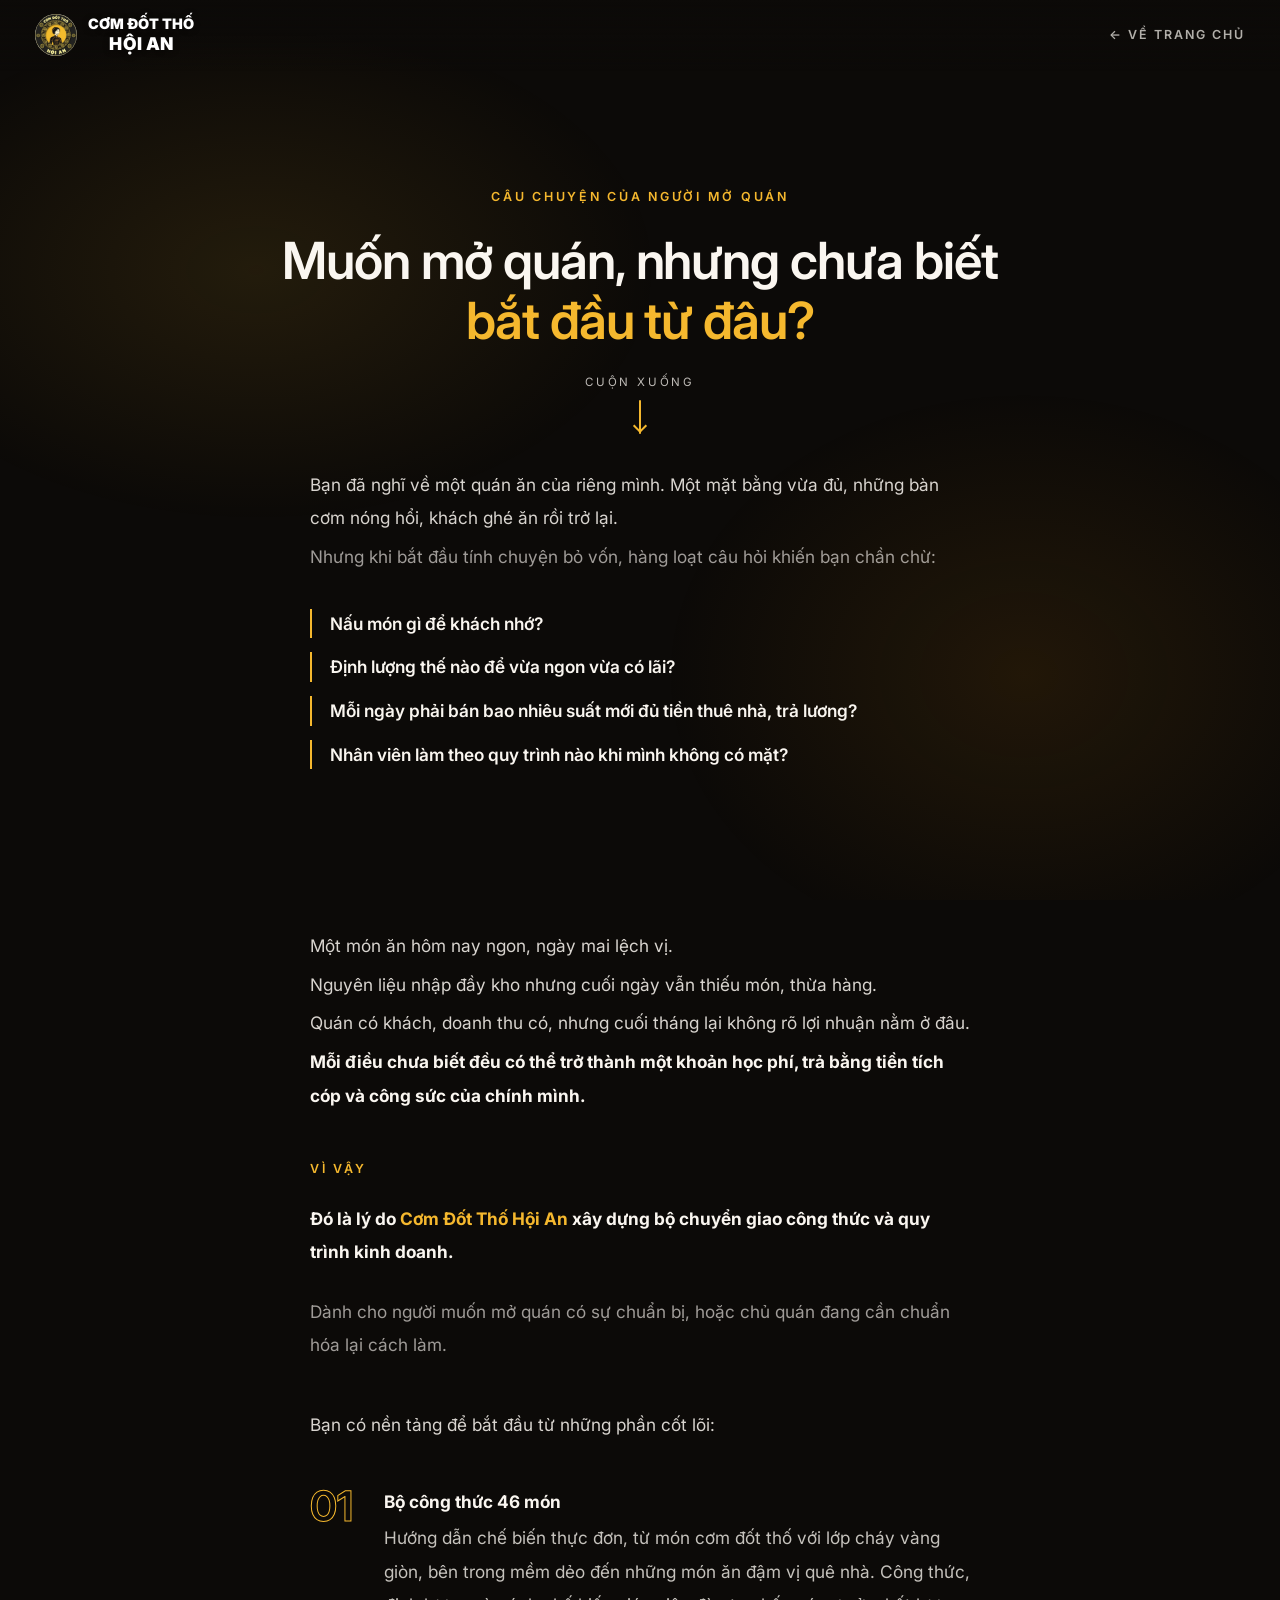
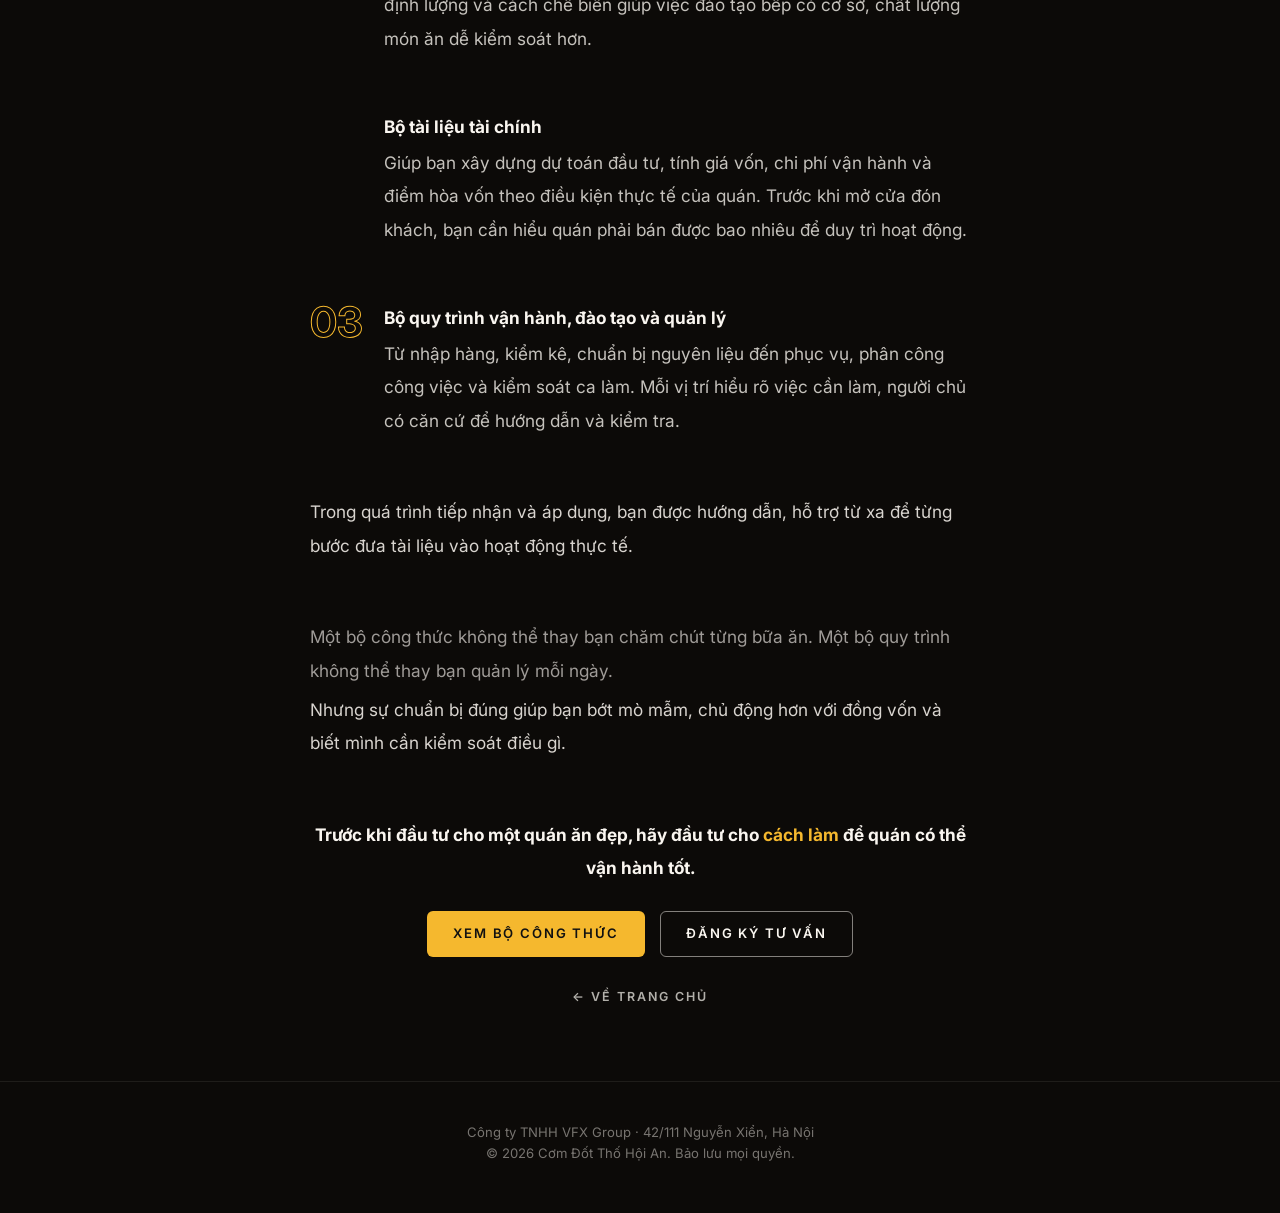
==== cau-chuyen.html @ 3e839725 "add new features" ====
<!DOCTYPE html>
<html lang="vi">
<head>
  <meta charset="UTF-8">
  <meta name="viewport" content="width=device-width, initial-scale=1.0">
  <title>Muốn Mở Quán, Nhưng Chưa Biết Bắt Đầu Từ Đâu? — Cơm Đốt Thố Hội An</title>
  <meta name="description" content="Câu chuyện của người muốn mở quán và lý do Cơm Đốt Thố Hội An xây dựng bộ chuyển giao công thức và quy trình kinh doanh.">
  <link rel="icon" type="image/x-icon" href="images/favicon/favicon.ico">
  <link rel="shortcut icon" type="image/x-icon" href="images/favicon/favicon.ico">
  <link rel="icon" type="image/png" sizes="32x32" href="images/favicon/favicon-32x32.png">
  <link rel="apple-touch-icon" sizes="180x180" href="images/favicon/apple-touch-icon.png">
  <link rel="preconnect" href="https://fonts.googleapis.com">
  <link rel="preconnect" href="https://fonts.gstatic.com" crossorigin>
  <link href="https://fonts.googleapis.com/css2?family=Inter:wght@300;400;500;600;700;800;900&display=swap" rel="stylesheet">
  <link rel="stylesheet" href="css/style.css?v=20261105r">
  <link rel="stylesheet" href="css/franchise.css?v=20261105r">
  <link rel="stylesheet" href="css/story.css?v=20261105r">
</head>
<body class="fr-body st-body">
  <div class="st-bar" aria-hidden="true"></div>
  <div class="st-glow" aria-hidden="true"></div>

  <header class="st-head">
    <a href="index.html" class="nav__logo" aria-label="Cơm Đốt Thố Hội An — về trang chủ">
      <img src="images/brand%20identity/04-dai-dien-logo.jpg" alt="Logo Cơm Đốt Thố Hội An">
      <span class="nav__brand"><span class="nav__brand-l1">Cơm Đốt Thố</span><span class="nav__brand-l2">Hội An</span></span>
    </a>
    <a href="index.html" class="st-back">← Về trang chủ</a>
  </header>

  <main>
    <section class="st-sec st-sec--hero">
      <div class="st-in">
        <span class="st-eyebrow st-r">Câu chuyện của người mở quán</span>
        <h1 class="st-h1 st-r" style="--d:.15s"><span class="st-ln">Muốn mở quán, nhưng chưa biết</span> <span class="st-ln"><em>bắt đầu từ đâu?</em></span></h1>
        <span class="st-scroll st-r" style="--d:.5s">Cuộn xuống<i class="st-arrow" aria-hidden="true"></i></span>
      </div>
    </section>

    <section class="st-sec">
      <div class="st-in">
        <p class="st-p st-r">Bạn đã nghĩ về một quán ăn của riêng mình. Một mặt bằng vừa đủ, những bàn cơm nóng hổi, khách ghé ăn rồi trở lại.</p>
        <p class="st-p st-soft st-r" style="--d:.1s">Nhưng khi bắt đầu tính chuyện bỏ vốn, hàng loạt câu hỏi khiến bạn chần chừ:</p>
      </div>
    </section>

    <section class="st-sec">
      <div class="st-in">
        <ul class="st-q">
          <li class="st-r">Nấu món gì để khách nhớ?</li>
          <li class="st-r" style="--d:.12s">Định lượng thế nào để vừa ngon vừa có lãi?</li>
          <li class="st-r" style="--d:.24s">Mỗi ngày phải bán bao nhiêu suất mới đủ tiền thuê nhà, trả lương?</li>
          <li class="st-r" style="--d:.36s">Nhân viên làm theo quy trình nào khi mình không có mặt?</li>
        </ul>
      </div>
    </section>

    <section class="st-sec st-sec--gap">
      <div class="st-in">
        <p class="st-big st-r">Điều khiến người mở quán lo nhất là tiền đã bỏ xuống, nhưng quá nhiều việc <em>vẫn phải vừa làm vừa đoán.</em></p>
      </div>
    </section>

    <section class="st-sec">
      <div class="st-in">
        <p class="st-p st-r">Một món ăn hôm nay ngon, ngày mai lệch vị.</p>
        <p class="st-p st-r" style="--d:.1s">Nguyên liệu nhập đầy kho nhưng cuối ngày vẫn thiếu món, thừa hàng.</p>
        <p class="st-p st-r" style="--d:.2s">Quán có khách, doanh thu có, nhưng cuối tháng lại không rõ lợi nhuận nằm ở đâu.</p>
        <p class="st-p st-r" style="--d:.3s"><b>Mỗi điều chưa biết đều có thể trở thành một khoản học phí, trả bằng tiền tích cóp và công sức của chính mình.</b></p>
      </div>
    </section>

    <section class="st-sec st-sec--gap">
      <div class="st-in">
        <span class="st-eyebrow st-r">Vì vậy</span>
        <p class="st-big st-r" style="--d:.1s">Đó là lý do <em>Cơm Đốt Thố Hội An</em> xây dựng bộ chuyển giao công thức và quy trình kinh doanh.</p>
        <p class="st-p st-soft st-r" style="--d:.25s; margin-top:1.6rem">Dành cho người muốn mở quán có sự chuẩn bị, hoặc chủ quán đang cần chuẩn hóa lại cách làm.</p>
      </div>
    </section>

    <section class="st-sec">
      <div class="st-in">
        <p class="st-p st-r">Bạn có nền tảng để bắt đầu từ những phần cốt lõi:</p>
      </div>
    </section>

    <section class="st-sec st-sec--gap">
      <div class="st-in st-pillar">
        <span class="st-pillar__n st-r">01</span>
        <div class="st-r" style="--d:.12s">
          <h2>Bộ công thức 46 món</h2>
          <p>Hướng dẫn chế biến thực đơn, từ món cơm đốt thố với lớp cháy vàng giòn, bên trong mềm dẻo đến những món ăn đậm vị quê nhà. Công thức, định lượng và cách chế biến giúp việc đào tạo bếp có cơ sở, chất lượng món ăn dễ kiểm soát hơn.</p>
        </div>
      </div>
    </section>

    <section class="st-sec st-sec--gap">
      <div class="st-in st-pillar">
        <span class="st-pillar__n st-r">02</span>
        <div class="st-r" style="--d:.12s">
          <h2>Bộ tài liệu tài chính</h2>
          <p>Giúp bạn xây dựng dự toán đầu tư, tính giá vốn, chi phí vận hành và điểm hòa vốn theo điều kiện thực tế của quán. Trước khi mở cửa đón khách, bạn cần hiểu quán phải bán được bao nhiêu để duy trì hoạt động.</p>
        </div>
      </div>
    </section>

    <section class="st-sec st-sec--gap">
      <div class="st-in st-pillar">
        <span class="st-pillar__n st-r">03</span>
        <div class="st-r" style="--d:.12s">
          <h2>Bộ quy trình vận hành, đào tạo và quản lý</h2>
          <p>Từ nhập hàng, kiểm kê, chuẩn bị nguyên liệu đến phục vụ, phân công công việc và kiểm soát ca làm. Mỗi vị trí hiểu rõ việc cần làm, người chủ có căn cứ để hướng dẫn và kiểm tra.</p>
        </div>
      </div>
    </section>

    <section class="st-sec st-sec--gap">
      <div class="st-in">
        <p class="st-p st-r">Trong quá trình tiếp nhận và áp dụng, bạn được hướng dẫn, hỗ trợ từ xa để từng bước đưa tài liệu vào hoạt động thực tế.</p>
      </div>
    </section>

    <section class="st-sec st-sec--gap">
      <div class="st-in">
        <p class="st-p st-soft st-r">Một bộ công thức không thể thay bạn chăm chút từng bữa ăn. Một bộ quy trình không thể thay bạn quản lý mỗi ngày.</p>
        <p class="st-p st-r" style="--d:.15s">Nhưng sự chuẩn bị đúng giúp bạn bớt mò mẫm, chủ động hơn với đồng vốn và biết mình cần kiểm soát điều gì.</p>
      </div>
    </section>

    <section class="st-sec st-end">
      <div class="st-in">
        <p class="st-big st-r">Trước khi đầu tư cho một quán ăn đẹp, hãy đầu tư cho <em>cách làm</em> để quán có thể vận hành tốt.</p>
        <div class="st-cta st-r" style="--d:.2s">
          <a href="cong-thuc.html" class="fr-btn fr-btn--gold">Xem Bộ Công Thức</a>
          <a href="dang-ky.html" class="fr-btn fr-btn--dark">Đăng Ký Tư Vấn</a>
        </div>
        <p class="st-r" style="--d:.3s; margin-top:1.6rem"><a href="index.html" class="st-back">← Về trang chủ</a></p>
      </div>
    </section>
  </main>

  <footer class="st-foot">
    Công ty TNHH VFX Group · 42/111 Nguyễn Xiển, Hà Nội<br>© 2026 Cơm Đốt Thố Hội An. Bảo lưu mọi quyền.
  </footer>

  <script src="js/story.js?v=20261105r"></script>
</body>
</html>
---- css/style.css ----
/* ═══════════════════════════════════════════════
   DESIGN SYSTEM — Apple Precision × Starbucks Warmth
   Cơm Đốt Thố Hội An — Brand & Franchise
   ═══════════════════════════════════════════════ */
*, *::before, *::after { margin: 0; padding: 0; box-sizing: border-box; }

:root {
  /* Brand palette */
  --espresso:       #181310;
  --dark-roast:     #231b16;
  --mocha:          #34261e;
  --walnut:         #4d372b;
  --caramel:        #c68b59;
  --gold:           #d9a756;
  --gold-light:     #f4e4c1;
  --cream:          #faf6f0;
  --latte:          #f2e8dc;
  --latte-subtle:   #f8f2ea;
  --white:          #ffffff;
  --warm-gray:      #87766a;
  --border-warm:    rgba(52, 38, 30, 0.08);
  --border-gold:    rgba(217, 167, 86, 0.35);

  --text-main:      #1c1714;
  --text-muted:     #6e5e52;
  --text-light:     rgba(250, 246, 240, 0.78);

  /* Typography */
  --font-display:   'SF Pro Display', 'SF Pro Text', -apple-system, BlinkMacSystemFont, 'Inter', 'Helvetica Neue', Helvetica, Arial, sans-serif;
  --font-brand:     'SF Pro Display', -apple-system, BlinkMacSystemFont, 'Inter', 'Helvetica Neue', Arial, sans-serif;
  --font-nav:       'SF Pro Display', 'SF Pro Text', -apple-system, BlinkMacSystemFont, 'Inter', 'Helvetica Neue', Helvetica, Arial, sans-serif;
  --font-body:       'SF Pro Display', 'SF Pro Text', -apple-system, BlinkMacSystemFont, 'Inter', 'Helvetica Neue', Helvetica, Arial, sans-serif;

  --text-xs:        0.75rem;
  --text-sm:        0.875rem;
  --text-base:      1rem;
  --text-lg:        1.125rem;
  --text-xl:        1.25rem;
  --text-2xl:       1.5rem;
  --text-3xl:       2rem;
  --text-4xl:       2.75rem;
  --text-5xl:       3.5rem;
  --text-hero:      clamp(2.75rem, 5.5vw, 5rem);

  /* Spacing */
  --space-xs:       0.5rem;
  --space-sm:       1rem;
  --space-md:       1.5rem;
  --space-lg:       2.5rem;
  --space-xl:       4rem;
  --space-2xl:      6rem;
  --space-3xl:      8rem;

  --radius-sm:      8px;
  --radius-md:      14px;
  --radius-lg:      22px;
  --radius-xl:      32px;
  --radius-full:    9999px;

  --transition-base: 0.35s cubic-bezier(0.25, 0.46, 0.45, 0.94);
  --transition-smooth: 0.6s cubic-bezier(0.16, 1, 0.3, 1);
}

html {
  scroll-behavior: smooth;
  -webkit-font-smoothing: antialiased;
  -moz-osx-font-smoothing: grayscale;
}

body {
  font-family: var(--font-body);
  color: var(--text-main);
  background: var(--cream);
  line-height: 1.65;
  overflow-x: hidden;
}

/* Custom thin scrollbar */
::-webkit-scrollbar { width: 7px; }
::-webkit-scrollbar-track { background: var(--espresso); }
::-webkit-scrollbar-thumb { background: var(--caramel); border-radius: 4px; }
* { scrollbar-width: thin; scrollbar-color: var(--caramel) var(--espresso); }

img { display: block; max-width: 100%; height: auto; }
a { color: inherit; text-decoration: none; }

.container {
  max-width: 1240px;
  margin: 0 auto;
  padding: 0 var(--space-md);
}

/* ═══════════════════════════════════════════════
   NAVIGATION — thanh đen, chữ serif in hoa giãn chữ, nút vàng
   ═══════════════════════════════════════════════ */
:root { --font-serif-nav: 'SF Pro Display', 'SF Pro Text', -apple-system, BlinkMacSystemFont, 'Inter', 'Helvetica Neue', Helvetica, Arial, sans-serif; --nav-gold: #f5b82e; --logo-cream: #f7e9a6; }

.nav {
  position: fixed;
  top: 0; left: 0; right: 0;
  z-index: 1000;
  background: rgba(12, 12, 12, 0.8);
  backdrop-filter: saturate(120%) blur(10px);
  -webkit-backdrop-filter: saturate(120%) blur(10px);
  border-bottom: 1px solid rgba(255, 255, 255, 0.08);
}

.nav__inner {
  display: flex;
  align-items: center;
  justify-content: space-between;
  gap: 1.5rem;
  height: 60px;
  max-width: 1400px;
  margin: 0 auto;
  padding: 0 2rem;
}

/* Logo vừa thanh menu + tên thương hiệu 2 dòng bên cạnh */
.nav__logo { display: flex; align-items: center; gap: 0.6rem; flex-shrink: 0; }
.nav__logo img {
  width: 44px; height: 44px;
  border-radius: 50%;
  object-fit: cover;
  flex-shrink: 0;
}
.nav__brand {
  display: inline-flex; flex-direction: column; align-items: center;
  font-family: var(--font-serif-nav);
  font-weight: 900;
  text-transform: uppercase;
  color: #fff;
  line-height: 1.08;
  white-space: nowrap;
  text-shadow: 0 1px 6px rgba(0, 0, 0, 0.35);
}
/* tỷ lệ cỡ chữ dòng trên : dòng dưới = 9 : 11 */
.nav__brand-l1 { font-size: 0.9rem; letter-spacing: 0; line-height: 1; }
/* chừa khoảng trống để dấu mũ của chữ "HỘI" không chạm dòng trên */
.nav__brand-l2 { font-size: 1.1rem; letter-spacing: 0.02em; line-height: 1.12; margin-top: 0.16em; }

.nav__links { display: flex; align-items: center; justify-content: flex-end; gap: 1.6rem; flex: 1; list-style: none; }
.nav__links a {
  font-family: var(--font-serif-nav);
  font-size: 0.76rem;
  font-weight: 600;
  text-transform: uppercase;
  letter-spacing: 0.12em;
  color: #f4efe6;
  white-space: nowrap;
  position: relative;
  padding: 0.4rem 0;
  transition: color 0.25s;
}
.nav__links a::after {
  content: '';
  position: absolute;
  bottom: 0; left: 0;
  width: 0; height: 1px;
  background: var(--nav-gold);
  transition: width 0.3s;
}
.nav__links a:hover { color: var(--nav-gold); }
.nav__links a:hover::after,
.nav__links a.active::after { width: 100%; }
.nav__links a.active { color: var(--nav-gold); }

.nav__actions { display: flex; align-items: center; }

.nav__btn-franchise {
  display: inline-flex;
  align-items: center;
  padding: 0.55rem 1.1rem;
  background: var(--nav-gold);
  color: #111 !important;
  font-family: var(--font-serif-nav);
  font-size: 0.74rem;
  font-weight: 700;
  text-transform: uppercase;
  letter-spacing: 0.08em;
  white-space: nowrap;
  border-radius: 6px;
  transition: background 0.25s;
}
.nav__btn-franchise:hover { background: #ffc94d; }

.nav__menu-btn {
  display: none;
  flex-direction: column;
  gap: 5px;
  background: none;
  border: none;
  cursor: pointer;
  padding: 6px;
  z-index: 1001;
}
.nav__menu-btn span { display: block; width: 24px; height: 1.5px; background: #f4efe6; }

/* ═══════════════════════════════════════════════
   HERO — Cinematic Brand Keynote Style
   ═══════════════════════════════════════════════ */
.hero {
  position: relative;
  min-height: 100vh;
  display: flex;
  align-items: center;
  justify-content: center;
  overflow: hidden;
  background: var(--espresso);
  padding-top: 80px;
}

.hero__bg {
  position: absolute;
  inset: 0;
  z-index: 0;
}

.hero__bg img {
  width: 100%;
  height: 100%;
  object-fit: cover;
  opacity: 0.58;
  transform: scale(1.04);
  animation: heroPan 24s ease-in-out infinite alternate;
}

@keyframes heroPan {
  0% { transform: scale(1.04) translateY(0); }
  100% { transform: scale(1.12) translateY(-1.5%); }
}

.hero__overlay {
  position: absolute;
  inset: 0;
  background: linear-gradient(
    180deg,
    rgba(24, 19, 16, 0.65) 0%,
    rgba(24, 19, 16, 0.38) 32%,
    rgba(24, 19, 16, 0.72) 75%,
    rgba(24, 19, 16, 0.96) 100%
  );
  z-index: 1;
}

.hero__content {
  position: relative;
  z-index: 2;
  text-align: center;
  color: var(--cream);
  padding: var(--space-2xl) var(--space-md);
  max-width: 1040px;
}

.hero__badge {
  display: inline-flex;
  align-items: center;
  gap: 0.6rem;
  padding: 0.5rem 1.4rem;
  background: rgba(217, 167, 86, 0.14);
  border: 1px solid rgba(217, 167, 86, 0.35);
  border-radius: var(--radius-full);
  font-size: var(--text-xs);
  font-weight: 600;
  letter-spacing: 0;
  text-transform: none;
  color: var(--gold);
  margin-bottom: var(--space-md);
  backdrop-filter: blur(12px);
}

.hero__title {
  font-family: var(--font-display);
  font-size: var(--text-hero);
  font-weight: 700;
  line-height: 1.1;
  letter-spacing: -0.02em;
  margin-bottom: var(--space-md);
}

.hero__title em {
  font-style: normal;
  color: var(--gold);
  font-weight: 400;
}

.hero__subtitle {
  font-size: clamp(1.05rem, 2vw, 1.25rem);
  font-weight: 300;
  color: var(--text-light);
  max-width: 680px;
  margin: 0 auto var(--space-xl);
  line-height: 1.75;
}

.hero__actions {
  display: flex;
  gap: var(--space-sm);
  justify-content: center;
  flex-wrap: wrap;
  margin-bottom: var(--space-xl);
}

.btn {
  display: inline-flex;
  align-items: center;
  gap: 0.55rem;
  padding: 0.95rem 2.2rem;
  border-radius: var(--radius-full);
  font-family: var(--font-nav);
  font-size: 0.95rem;
  font-weight: 500;
  text-transform: none;
  letter-spacing: 0;
  cursor: pointer;
  transition: var(--transition-base);
  border: none;
}

.btn--primary {
  background: var(--gold);
  color: var(--espresso);
  box-shadow: 0 10px 30px rgba(217, 167, 86, 0.35);
}

.btn--primary:hover {
  background: #e4b262;
  transform: translateY(-2px);
  box-shadow: 0 14px 38px rgba(217, 167, 86, 0.45);
}

.btn--ghost {
  background: rgba(250, 246, 240, 0.08);
  color: var(--cream);
  border: 1px solid rgba(250, 246, 240, 0.28);
  backdrop-filter: blur(10px);
}

.btn--ghost:hover {
  background: rgba(250, 246, 240, 0.16);
  border-color: rgba(250, 246, 240, 0.5);
  transform: translateY(-2px);
}

.btn--dark {
  background: var(--espresso);
  color: var(--cream);
}

.btn--dark:hover {
  background: var(--mocha);
  transform: translateY(-2px);
}

/* ═══════════════════════════════════════════════
   METRICS BAR — Apple Keynote Numbers
   ═══════════════════════════════════════════════ */
.metrics-bar {
  position: relative;
  z-index: 10;
  background: rgba(35, 27, 22, 0.88);
  backdrop-filter: blur(24px);
  border-top: 1px solid rgba(217, 167, 86, 0.2);
  border-bottom: 1px solid rgba(217, 167, 86, 0.2);
  padding: 0.9rem 0;
  margin-top: -1.6rem;
  box-shadow: 0 20px 50px rgba(0, 0, 0, 0.25);
}

.metrics__grid {
  display: grid;
  grid-template-columns: repeat(4, 1fr);
  gap: var(--space-sm);
  text-align: center;
}

.metric-item {
  padding: 0 var(--space-sm);
  border-right: 1px solid rgba(250, 246, 240, 0.1);
}

.metric-item:last-child {
  border-right: none;
}

.metric-number {
  font-family: var(--font-display);
  font-size: clamp(1.35rem, 2.3vw, 1.9rem);
  font-weight: 600;
  color: var(--gold);
  line-height: 1.15;
  margin-bottom: 0.1rem;
}

.metric-label {
  font-size: 0.8rem;
  color: var(--text-light);
  font-weight: 400;
  letter-spacing: 0;
}

/* ═══════════════════════════════════════════════
   COMMON SECTION PATTERNS
   ═══════════════════════════════════════════════ */
.section {
  padding: 4.5rem 0;
}

.section--dark {
  background: var(--espresso);
  color: var(--cream);
}

.section--mocha {
  background: var(--mocha);
  color: var(--cream);
}

.section--latte {
  background: var(--latte);
}

.section--subtle {
  background: var(--latte-subtle);
}

.section__header {
  text-align: center;
  max-width: 720px;
  margin: 0 auto 2.5rem;
}

.section__label {
  display: inline-flex;
  align-items: center;
  gap: 0.5rem;
  font-family: var(--font-nav);
  font-size: 0.9rem;
  font-weight: 500;
  letter-spacing: 0;
  text-transform: none;
  color: #a86a0c;
  margin-bottom: var(--space-sm);
}

.section__title {
  font-family: var(--font-display);
  font-size: clamp(2.1rem, 4vw, 3.5rem);
  font-weight: 600;
  line-height: 1.1;
  letter-spacing: -0.03em;
  margin-bottom: var(--space-sm);
  color: var(--espresso);
}

.section--dark .section__title,
.section--mocha .section__title {
  color: var(--cream);
}

.section__desc {
  font-size: var(--text-lg);
  font-weight: 300;
  color: var(--text-muted);
  line-height: 1.75;
}

.section--dark .section__desc,
.section--mocha .section__desc {
  color: var(--text-light);
}

/* ═══════════════════════════════════════════════
   BRAND HERITAGE — Apple Split Story
   ═══════════════════════════════════════════════ */
.brand-story {
  display: grid;
  grid-template-columns: 1fr 1fr;
  gap: 0;
  min-height: 480px;
  align-items: stretch;
}

.brand-story__media {
  position: relative;
  overflow: hidden;
  min-height: 480px;
}

.brand-story__media img {
  width: 100%;
  height: 100%;
  object-fit: cover;
  transition: transform 1s var(--transition-smooth);
}

.brand-story:hover .brand-story__media img {
  transform: scale(1.05);
}

.brand-story__content {
  display: flex;
  flex-direction: column;
  justify-content: center;
  padding: 3rem clamp(2rem, 5vw, 5rem);
}

.brand-story__title {
  font-family: var(--font-display);
  font-size: clamp(2rem, 3.2vw, 2.75rem);
  font-weight: 700;
  line-height: 1.2;
  letter-spacing: -0.02em;
  margin-bottom: var(--space-md);
  color: var(--espresso);
}

.brand-story--dark .brand-story__title {
  font-size: clamp(2rem, 3.6vw, 3.2rem);
  color: var(--cream);
}

.brand-story__text {
  font-size: var(--text-base);
  font-weight: 300;
  color: var(--text-muted);
  line-height: 1.85;
  margin-bottom: var(--space-lg);
}

.brand-story--dark .brand-story__text {
  color: rgba(250, 246, 240, 0.72);
}

.brand-story--reverse .brand-story__media { order: 2; }
.brand-story--reverse .brand-story__content { order: 1; }

.brand-pillars {
  display: grid;
  grid-template-columns: 1fr 1fr;
  gap: var(--space-md);
  margin-top: var(--space-sm);
}

.pillar-item {
  border-left: 2px solid var(--gold);
  padding-left: var(--space-sm);
}

.pillar-title {
  font-weight: 600;
  font-size: var(--text-sm);
  color: var(--espresso);
  margin-bottom: 0.25rem;
}

.brand-story--dark .pillar-title {
  color: var(--gold);
}

.pillar-desc {
  font-size: var(--text-xs);
  color: var(--text-muted);
  line-height: 1.5;
}

.brand-story--dark .pillar-desc {
  color: rgba(250, 246, 240, 0.6);
}

/* ═══════════════════════════════════════════════
   STORE LOCATIONS (HỆ THỐNG CỬA HÀNG)
   ═══════════════════════════════════════════════ */
.stores-nav {
  display: flex;
  justify-content: center;
  gap: 0.5rem;
  margin-bottom: var(--space-xl);
  flex-wrap: wrap;
}

.stores-tab {
  padding: 0.55rem 1.4rem;
  border-radius: var(--radius-full);
  background: var(--white);
  border: 1px solid var(--border-warm);
  color: var(--text-muted);
  font-size: var(--text-sm);
  font-weight: 500;
  cursor: pointer;
  transition: var(--transition-base);
}

.stores-tab.active,
.stores-tab:hover {
  background: var(--espresso);
  color: var(--cream);
  border-color: var(--espresso);
}

.stores__grid {
  display: grid;
  grid-template-columns: repeat(3, 1fr);
  gap: var(--space-lg);
}

.store-card {
  background: var(--white);
  border-radius: var(--radius-lg);
  overflow: hidden;
  box-shadow: 0 10px 30px rgba(28, 23, 20, 0.04);
  border: 1px solid var(--border-warm);
  transition: var(--transition-base);
  display: flex;
  flex-direction: column;
}

.store-card:hover {
  transform: translateY(-8px);
  box-shadow: 0 20px 48px rgba(28, 23, 20, 0.09);
  border-color: rgba(217, 167, 86, 0.4);
}

.store-card__img {
  position: relative;
  aspect-ratio: 16/10;
  overflow: hidden;
}

.store-card__img img {
  width: 100%;
  height: 100%;
  object-fit: cover;
  transition: transform 0.6s var(--transition-smooth);
}

.store-card:hover .store-card__img img {
  transform: scale(1.08);
}

.store-card__badge {
  position: absolute;
  top: var(--space-sm);
  left: var(--space-sm);
  padding: 0.35rem 0.85rem;
  background: var(--espresso);
  color: var(--gold);
  font-size: 0.7rem;
  font-weight: 700;
  text-transform: none;
  letter-spacing: 0;
  border-radius: var(--radius-full);
  box-shadow: 0 2px 10px rgba(0,0,0,0.25);
}

.store-card__status {
  position: absolute;
  bottom: var(--space-sm);
  right: var(--space-sm);
  padding: 0.3rem 0.75rem;
  background: rgba(250, 246, 240, 0.92);
  backdrop-filter: blur(8px);
  border-radius: var(--radius-full);
  font-size: 0.7rem;
  font-weight: 600;
  color: #1e7041;
  display: flex;
  align-items: center;
  gap: 0.35rem;
}

.store-card__status::before {
  content: '';
  width: 6px;
  height: 6px;
  border-radius: 50%;
  background: #22c55e;
  display: inline-block;
}

.store-card__body {
  padding: var(--space-md);
  display: flex;
  flex-direction: column;
  flex-grow: 1;
}

.store-card__name {
  font-family: var(--font-display);
  font-size: var(--text-xl);
  font-weight: 700;
  color: var(--espresso);
  margin-bottom: 0.75rem;
}

.store-card__meta {
  list-style: none;
  font-size: var(--text-sm);
  color: var(--text-muted);
  display: flex;
  flex-direction: column;
  gap: 0.5rem;
  margin-bottom: var(--space-md);
  flex-grow: 1;
}

.store-card__meta li {
  display: flex;
  align-items: flex-start;
  gap: 0.5rem;
  line-height: 1.5;
}

.store-card__meta-icon {
  font-size: 1rem;
  line-height: 1.3;
  flex-shrink: 0;
}

.store-card__actions {
  display: grid;
  grid-template-columns: 1fr 1fr;
  gap: 0.5rem;
  padding-top: var(--space-sm);
  border-top: 1px solid var(--border-warm);
}

.btn-store-sub {
  text-align: center;
  padding: 0.55rem;
  border-radius: var(--radius-sm);
  font-size: var(--text-xs);
  font-weight: 600;
  background: var(--latte);
  color: var(--espresso);
  transition: background 0.2s;
}

.btn-store-sub:hover {
  background: var(--gold-light);
}

.btn-store-call {
  text-align: center;
  padding: 0.55rem;
  border-radius: var(--radius-sm);
  font-size: var(--text-xs);
  font-weight: 600;
  background: var(--espresso);
  color: var(--cream);
  transition: background 0.2s;
}

.btn-store-call:hover {
  background: var(--mocha);
}

/* ═══════════════════════════════════════════════
   FRANCHISE MODEL — Apple Keynote Bento Grid
   ═══════════════════════════════════════════════ */
.franchise-bento {
  display: grid;
  grid-template-columns: repeat(12, 1fr);
  gap: var(--space-md);
  margin-bottom: var(--space-2xl);
}

.bento-card {
  background: rgba(35, 27, 22, 0.7);
  border: 1px solid rgba(217, 167, 86, 0.22);
  border-radius: var(--radius-xl);
  padding: var(--space-xl) var(--space-lg);
  backdrop-filter: blur(16px);
  transition: var(--transition-base);
  display: flex;
  flex-direction: column;
  justify-content: space-between;
  position: relative;
  overflow: hidden;
}

.bento-card:hover {
  border-color: rgba(217, 167, 86, 0.5);
  transform: translateY(-4px);
  background: rgba(45, 34, 27, 0.85);
}

.bento-card--large {
  grid-column: span 7;
}

.bento-card--medium {
  grid-column: span 5;
}

.bento-card--full {
  grid-column: span 12;
}

.bento-card--third {
  grid-column: span 4;
}

.bento-badge {
  display: inline-flex;
  align-items: center;
  gap: 0.4rem;
  font-size: 0.7rem;
  font-weight: 700;
  text-transform: none;
  letter-spacing: 0;
  color: var(--gold);
  margin-bottom: var(--space-sm);
}

.bento-title {
  font-family: var(--font-display);
  font-size: clamp(1.4rem, 2vw, 1.85rem);
  font-weight: 700;
  line-height: 1.25;
  color: var(--cream);
  margin-bottom: var(--space-sm);
}

.bento-desc {
  font-size: var(--text-sm);
  color: rgba(250, 246, 240, 0.7);
  line-height: 1.7;
  margin-bottom: var(--space-md);
}

.bento-list {
  list-style: none;
  display: flex;
  flex-direction: column;
  gap: 0.6rem;
}

.bento-list li {
  font-size: var(--text-sm);
  color: rgba(250, 246, 240, 0.82);
  display: flex;
  align-items: center;
  gap: 0.6rem;
}

.bento-list li::before {
  content: '✓';
  display: inline-flex;
  align-items: center;
  justify-content: center;
  width: 18px;
  height: 18px;
  border-radius: 50%;
  background: var(--gold);
  color: var(--espresso);
  font-size: 0.7rem;
  font-weight: 700;
}

/* Timeline Process Steps */
.franchise-steps {
  display: grid;
  grid-template-columns: repeat(4, 1fr);
  gap: var(--space-md);
  position: relative;
}

.step-item {
  background: var(--white);
  padding: var(--space-lg) var(--space-md);
  border-radius: var(--radius-lg);
  border: 1px solid var(--border-warm);
  position: relative;
  transition: var(--transition-base);
}

.step-item:hover {
  transform: translateY(-6px);
  box-shadow: 0 16px 36px rgba(28, 23, 20, 0.08);
  border-color: var(--gold);
}

.step-num {
  width: 42px;
  height: 42px;
  background: var(--espresso);
  color: var(--gold);
  font-family: var(--font-display);
  font-size: var(--text-lg);
  font-weight: 700;
  border-radius: 50%;
  display: flex;
  align-items: center;
  justify-content: center;
  margin-bottom: var(--space-sm);
}

.step-title {
  font-family: var(--font-display);
  font-size: var(--text-lg);
  font-weight: 700;
  color: var(--espresso);
  margin-bottom: 0.35rem;
}

.step-desc {
  font-size: var(--text-xs);
  color: var(--text-muted);
  line-height: 1.6;
}

/* ═══════════════════════════════════════════════
   FRANCHISE INQUIRY FORM — Modern Apple Form
   ═══════════════════════════════════════════════ */
.franchise-form-wrap {
  background: var(--white);
  border-radius: var(--radius-xl);
  padding: clamp(2rem, 5vw, 4rem);
  box-shadow: 0 24px 70px rgba(28, 23, 20, 0.08);
  border: 1px solid var(--border-warm);
  max-width: 960px;
  margin: 0 auto;
}

.form-grid {
  display: grid;
  grid-template-columns: 1fr 1fr;
  gap: var(--space-md);
  margin-bottom: var(--space-md);
}

.form-group {
  display: flex;
  flex-direction: column;
  gap: 0.45rem;
}

.form-group--full {
  grid-column: span 2;
}

.form-label {
  font-size: var(--text-xs);
  font-weight: 600;
  text-transform: none;
  letter-spacing: 0;
  color: var(--espresso);
}

.form-input, .form-select, .form-textarea {
  width: 100%;
  padding: 0.85rem 1.15rem;
  border-radius: var(--radius-sm);
  border: 1px solid rgba(28, 23, 20, 0.16);
  background: #fff;
  font-family: var(--font-body);
  font-size: var(--text-sm);
  color: var(--espresso);
  transition: border-color 0.25s, box-shadow 0.25s;
}

.form-input:focus, .form-select:focus, .form-textarea:focus {
  outline: none;
  border-color: var(--gold);
  box-shadow: 0 0 0 3px rgba(217, 167, 86, 0.2);
}

/* ═══════════════════════════════════════════════
   MENU / CULINARY STANDARDS
   ═══════════════════════════════════════════════ */
.dishes { position: relative; }

.dishes__grid {
  display: flex;
  gap: var(--space-md);
  overflow-x: auto;
  scroll-snap-type: x mandatory;
  scroll-behavior: smooth;
  -webkit-overflow-scrolling: touch;
  scrollbar-width: none;
  padding: 14px 4px 32px;
  margin: -14px -4px -32px;
}
.dishes__grid::-webkit-scrollbar { display: none; }

.dishes__grid .dish-card {
  flex: 0 0 calc((100% - 2 * var(--space-md)) / 3);
  scroll-snap-align: start;
}

.dishes__arrow {
  position: absolute;
  top: 38%;
  z-index: 5;
  width: 48px; height: 48px;
  border-radius: 50%;
  border: 1px solid rgba(255, 255, 255, 0.35);
  background: rgba(20, 16, 13, 0.55);
  backdrop-filter: blur(14px);
  -webkit-backdrop-filter: blur(14px);
  color: var(--cream);
  font-size: 1.5rem;
  line-height: 1;
  cursor: pointer;
  display: grid;
  place-items: center;
  transition: var(--transition-base);
}
.dishes__arrow:hover { background: var(--gold); color: var(--espresso); }
.dishes__arrow:disabled { opacity: 0; pointer-events: none; }
.dishes__arrow--prev { left: -14px; }
.dishes__arrow--next { right: -14px; }

.dishes__dots { display: flex; justify-content: center; gap: 8px; margin-top: var(--space-lg); }
.dishes__dots button {
  width: 8px; height: 8px; padding: 0; border: 0; border-radius: 50%;
  background: rgba(28, 23, 20, 0.2); cursor: pointer; transition: var(--transition-base);
}
.dishes__dots button.active { background: var(--caramel); width: 22px; border-radius: 8px; }

.dish-card {
  position: relative;
  border-radius: var(--radius-lg);
  overflow: hidden;
  background: var(--white);
  transition: var(--transition-base);
  box-shadow: 0 10px 30px rgba(28, 23, 20, 0.05);
  border: 1px solid var(--border-warm);
}

.dish-card:hover {
  transform: translateY(-8px);
  box-shadow: 0 24px 50px rgba(28, 23, 20, 0.12);
}

.dish-card__img {
  position: relative;
  aspect-ratio: 4/3;
  overflow: hidden;
}

.dish-card__img img {
  width: 100%;
  height: 100%;
  object-fit: cover;
  transition: transform 0.7s var(--transition-smooth);
}

.dish-card:hover .dish-card__img img {
  transform: scale(1.08);
}

.dish-card__tag {
  position: absolute;
  top: var(--space-sm);
  left: var(--space-sm);
  padding: 0.35rem 0.85rem;
  background: var(--gold);
  color: var(--espresso);
  font-size: var(--text-xs);
  font-weight: 700;
  border-radius: var(--radius-full);
  letter-spacing: 0;
}

.dish-card__body {
  padding: var(--space-md);
}

.dish-card__name {
  font-family: var(--font-display);
  font-size: var(--text-xl);
  font-weight: 700;
  color: var(--espresso);
  margin-bottom: 0.35rem;
}

.dish-card__desc {
  font-size: var(--text-sm);
  color: var(--text-muted);
  font-weight: 300;
  line-height: 1.6;
}

/* ═══════════════════════════════════════════════
   GALLERY — Apple Mosaic Photos
   ═══════════════════════════════════════════════ */
.gallery__grid {
  display: grid;
  grid-template-columns: repeat(4, 1fr);
  grid-template-rows: repeat(2, 270px);
  gap: var(--space-xs);
  border-radius: var(--radius-xl);
  overflow: hidden;
}

.gallery__item {
  position: relative;
  overflow: hidden;
  cursor: pointer;
}

.gallery__item img {
  width: 100%;
  height: 100%;
  object-fit: cover;
  transition: transform 0.7s var(--transition-smooth);
}

.gallery__item:hover img {
  transform: scale(1.06);
}

.gallery__item--wide {
  grid-column: span 2;
}

.gallery__item--tall {
  grid-row: span 2;
}

.gallery__caption {
  position: absolute;
  bottom: var(--space-sm);
  left: var(--space-sm);
  z-index: 2;
  font-size: var(--text-xs);
  font-weight: 600;
  letter-spacing: 0;
  color: var(--cream);
  background: rgba(24, 19, 16, 0.7);
  backdrop-filter: blur(8px);
  padding: 0.35rem 0.75rem;
  border-radius: var(--radius-full);
  opacity: 0;
  transform: translateY(8px);
  transition: all 0.35s ease;
}

.gallery__item:hover .gallery__caption {
  opacity: 1;
  transform: translateY(0);
}

/* ═══════════════════════════════════════════════
   TESTIMONIAL
   ═══════════════════════════════════════════════ */
.testimonial {
  text-align: center;
  max-width: 820px;
  margin: 0 auto;
  padding: var(--space-2xl) var(--space-md);
}

.testimonial__quote {
  font-family: var(--font-display);
  font-size: clamp(1.4rem, 2.8vw, 2.2rem);
  font-weight: 400;
  font-style: normal;
  line-height: 1.5;
  color: var(--cream);
  margin-bottom: var(--space-md);
}

.testimonial__quote::before {
  content: '"';
  display: block;
  font-size: 4rem;
  color: var(--gold);
  line-height: 1;
  margin-bottom: var(--space-xs);
}

.testimonial__author {
  font-size: var(--text-sm);
  font-weight: 600;
  color: var(--gold);
  letter-spacing: 0;
}

.testimonial__role {
  font-size: var(--text-xs);
  color: rgba(250, 246, 240, 0.55);
  margin-top: 0.25rem;
}

/* ═══════════════════════════════════════════════
   FOOTER
   ═══════════════════════════════════════════════ */
.footer {
  background: var(--espresso);
  color: rgba(250, 246, 240, 0.6);
  padding: var(--space-3xl) 0 var(--space-xl);
  border-top: 1px solid rgba(250, 246, 240, 0.08);
}

.footer__grid {
  display: grid;
  grid-template-columns: 2fr 1fr 1fr 1.5fr;
  gap: var(--space-xl);
  margin-bottom: var(--space-2xl);
}

.footer__brand-title {
  font-family: var(--font-brand);
  font-size: var(--text-xl);
  color: var(--cream);
  font-weight: 800;
  text-transform: uppercase;
  margin-bottom: var(--space-sm);
  display: flex;
  align-items: center;
  gap: 0.75rem;
}

.footer__brand-title img {
  width: 40px;
  height: 40px;
  border-radius: 50%;
}

.footer__brand-desc {
  font-size: var(--text-sm);
  line-height: 1.7;
  color: rgba(250, 246, 240, 0.65);
  margin-bottom: var(--space-md);
}

.footer__col-title {
  font-size: var(--text-xs);
  font-weight: 700;
  text-transform: none;
  letter-spacing: 0;
  color: var(--gold);
  margin-bottom: var(--space-md);
}

.footer__links {
  list-style: none;
  display: flex;
  flex-direction: column;
  gap: 0.65rem;
}

.footer__links a {
  font-size: var(--text-sm);
  color: rgba(250, 246, 240, 0.7);
  transition: color 0.25s;
}

.footer__links a:hover {
  color: var(--gold);
}

.footer__bottom {
  display: flex;
  justify-content: space-between;
  align-items: center;
  padding-top: var(--space-lg);
  border-top: 1px solid rgba(250, 246, 240, 0.08);
  font-size: var(--text-xs);
}

/* ═══════════════════════════════════════════════
   ANIMATIONS & REVEAL
   ═══════════════════════════════════════════════ */
.reveal {
  opacity: 0;
  transform: translateY(35px);
  transition: opacity 0.8s ease, transform 0.8s ease;
}

.reveal.visible {
  opacity: 1;
  transform: translateY(0);
}

.reveal-delay-1 { transition-delay: 0.12s; }
.reveal-delay-2 { transition-delay: 0.24s; }
.reveal-delay-3 { transition-delay: 0.36s; }

/* ═══════════════════════════════════════════════
   RESPONSIVE BREAKPOINTS
   ═══════════════════════════════════════════════ */
@media (max-width: 1024px) {
  .brand-story { grid-template-columns: 1fr; min-height: auto; }
  .brand-story__media { aspect-ratio: 16/10; min-height: auto; }
  .brand-story--reverse .brand-story__media { order: 0; }
  .brand-story--reverse .brand-story__content { order: 0; }
  .stores__grid { grid-template-columns: repeat(2, 1fr); }
  .franchise-bento { grid-template-columns: 1fr; }
  .bento-card--large, .bento-card--medium, .bento-card--full, .bento-card--third { grid-column: span 1; }
  .franchise-steps { grid-template-columns: repeat(2, 1fr); }
  .metrics__grid { grid-template-columns: repeat(2, 1fr); gap: var(--space-sm); }
  .metric-item:nth-child(2) { border-right: none; }
  .footer__grid { grid-template-columns: 1fr 1fr; }
}

@media (max-width: 640px) {
  .nav__inner { padding: 0 1rem; }
  .nav__logo { gap: 0.55rem; }
  .nav__logo img { width: 40px; height: 40px; }
  .nav__brand-l1 { font-size: 0.81rem; }
  .nav__brand-l2 { font-size: 0.99rem; margin-top: 0.3em; }
}
@media (max-width: 1240px) {
  .nav__links { display: none; }
  .nav__links.open {
    display: flex; flex-direction: column; align-items: flex-start;
    position: absolute; top: 100%; left: 0; right: 0;
    background: rgba(12, 12, 12, 0.92); padding: 1.5rem; gap: 1.1rem;
    border-bottom: 1px solid rgba(255, 255, 255, 0.08);
  }
  .nav__menu-btn { display: flex; }
  .nav__actions { margin-left: auto; }
}
@media (max-width: 768px) {
  :root {
    --space-2xl: 3.5rem;
    --space-3xl: 5rem;
  }
  .stores__grid { grid-template-columns: 1fr; }
  .dishes__grid .dish-card { flex-basis: 82%; }
  .dishes__arrow { width: 40px; height: 40px; }
  .dishes__arrow--prev { left: 4px; }
  .dishes__arrow--next { right: 4px; }
  .form-grid { grid-template-columns: 1fr; }
  .form-group--full { grid-column: span 1; }
  .franchise-steps { grid-template-columns: 1fr; }
  .gallery__grid {
    grid-template-columns: 1fr 1fr;
    grid-template-rows: repeat(4, 180px);
  }
  .gallery__item--wide { grid-column: span 2; }
  .gallery__item--tall { grid-row: span 1; }
  .footer__grid { grid-template-columns: 1fr; }
  .footer__bottom { flex-direction: column; gap: var(--space-sm); text-align: center; }
}

/* Nhãn nhỏ: vàng sẫm trên nền sáng, vàng sáng trên nền tối */
.section--dark .section__label,
.section--mocha .section__label,
.brand-story--dark .section__label,
.hero .section__label,
.fr-pagehead .section__label,
.fr-hero .section__label { color: var(--gold); }

.hero__title { font-weight: 600; letter-spacing: -0.035em; }
.section__label { font-size: 0.95rem; font-weight: 600; }

@media (min-width: 769px) and (max-width: 1180px) {
  .dishes__grid .dish-card { flex-basis: calc((100% - var(--space-md)) / 2); }
}

@media (max-width: 768px) {
  .section { padding: 3rem 0; }
  .section__header { margin-bottom: 1.75rem; }
}

/* Nút hero: đặt sát đáy section, mảnh */
.hero__actions {
  position: absolute;
  left: 0; right: 0;
  bottom: 3.25rem;
  z-index: 2;
  margin-bottom: 0;
  gap: 0.75rem;
}
.hero__actions .btn {
  padding: 0.55rem 1.7rem;
  font-size: 0.9rem;
  font-weight: 500;
}
---- css/franchise.css ----
/* Landing page hợp tác & nhượng quyền — đen/nâu trầm, vàng đồng, kem */
:root { --serif: 'SF Pro Display', -apple-system, BlinkMacSystemFont, 'Inter', 'Helvetica Neue', Arial, sans-serif; --ink: #111111; --bronze: #a86a0c; }

html { scroll-behavior: smooth; }
.fr-body { background: var(--cream); color: var(--text-main); font-family: var(--font-body); }
main section[id] { scroll-margin-top: 60px; }
.fr-sub { padding-top: 0; }

.fr-wrap { max-width: 1180px; margin: 0 auto; padding: 0 1.5rem; }
.fr-sec { padding: 5rem 0; }
.fr-sec--latte { background: #f5f2ec; }
.fr-sec--dark { background: var(--ink); color: var(--cream); }
.fr-head { text-align: center; max-width: 760px; margin: 0 auto 2.75rem; }
.fr-head p { margin-top: 1rem; color: rgba(250, 246, 240, 0.72); }
.fr-center { text-align: center; margin-top: 2.5rem; }

.fr-eyebrow { display: block; font-size: 0.78rem; font-weight: 600; letter-spacing: 0.2em; text-transform: uppercase; color: var(--bronze); margin-bottom: 0.9rem; }
.fr-sec--dark .fr-eyebrow { color: var(--nav-gold); }
.fr-title { font-family: var(--serif); font-weight: 600; font-size: clamp(2rem, 4vw, 3.3rem); line-height: 1.12; letter-spacing: -0.01em; }
.fr-title--sm { font-size: 2rem; margin-bottom: 1.5rem; }
.fr-fine { margin-top: 1.75rem; text-align: center; font-size: var(--text-sm); color: var(--text-muted); }
.fr-fine--light { color: rgba(250, 246, 240, 0.6); }

.fr-btn { display: inline-flex; align-items: center; justify-content: center; padding: 0.7rem 1.6rem; border-radius: 6px; border: 1.5px solid transparent; cursor: pointer; font-family: var(--font-serif-nav); font-size: 0.82rem; font-weight: 600; text-transform: uppercase; letter-spacing: 0.14em; transition: 0.25s; }
.fr-btn--dark { background: transparent; color: #1c1308; border-color: #1c1308; }
.fr-sec:not(.fr-sec--dark) .fr-btn--dark:hover, .fr-hero .fr-btn--dark:hover { background: #1c1308; color: #faf6f0; }
.fr-btn--gold { background: var(--nav-gold); color: #111; }
.fr-btn--gold:hover { background: #ffc94d; }
.fr-link { color: var(--bronze); font-weight: 600; font-size: var(--text-sm); }
.fr-link:hover { text-decoration: underline; }
.fr-tag { display: inline-block; font-size: 0.75rem; font-weight: 500; background: #0d0d0d; color: var(--nav-gold); padding: 0.25rem 0.7rem; border-radius: 9999px; }
.fr-tag--gold { background: var(--nav-gold); color: #111; }

/* 01 Hero — phủ kín màn hình đầu tiên, nằm dưới navbar trong suốt.
   Ảnh hiện đủ chiều ngang, bám đáy; phía trên là phần tường vàng nối tiếp. */
.fr-hero { position: relative; height: 100vh; height: 100svh; min-height: 540px; overflow: hidden; background: linear-gradient(90deg, #c39e6c 0%, #d3ac75 12.5%, #edc586 25%, #f8d698 37.5%, #e8c286 50%, #ddb983 62.5%, #d4ab73 75%, #d1a66d 87.5%, #d1a66d 100%); }
/* --img-top: ảnh bám đáy (màn siêu rộng thì mép trên ảnh bị cắt bớt phần tường) */
.fr-hero { --img-top: calc(100% - 42.87vw); }
.fr-hero img {
  position: absolute; left: 0; top: var(--img-top); width: 100%; height: auto;
  min-height: calc(100% - var(--img-top)); object-fit: cover; /* luôn kín tới đáy (bù chênh lệch thanh cuộn) */
  -webkit-mask-image: linear-gradient(to bottom, transparent 0, #000 16%);
          mask-image: linear-gradient(to bottom, transparent 0, #000 16%);
}
/* Quầng sáng phía sau chữ (spotlight) */
.fr-hero::before {
  content: ''; position: absolute; z-index: 1; pointer-events: none;
  left: var(--glow-x, 23vw); top: calc(60px + var(--text-h) / 2);
  width: min(60vw, 900px); height: min(70vh, 560px); transform: translate(-50%, -50%);
  background: radial-gradient(closest-side, rgba(255, 240, 190, 0.6), rgba(255, 230, 160, 0.22) 55%, transparent);
}
/* Chữ nằm chính giữa mảng tường vàng bên trái thố:
   ngang: từ mép trái tới mép thố (thố bắt đầu ở 48.6% bề ngang ảnh) → rộng 46vw
   dọc: từ dưới navbar tới mép bàn gỗ (giữa vùng chữ, mép bàn ≈ 63% chiều cao ảnh = 27vw tính từ mép trên ảnh) */
.fr-hero { --text-w: 46vw; --text-h: calc(var(--img-top) + 27vw - 60px - 24px); }
.fr-hero__content {
  position: absolute; z-index: 2; left: 0; width: var(--text-w); top: 60px; height: var(--text-h);
  /* khối chữ lớn, lề trái cố định 5vw, giữa theo chiều dọc; các dòng thẳng mép trái */
  display: grid; justify-content: start; align-content: center; justify-items: start;
  text-align: left; padding: 0 1.5rem 0 var(--text-left, 5vw);
}
.fr-hero h1 { font-family: var(--serif); font-weight: 800; text-transform: uppercase; font-size: clamp(2rem, min(4.7vw, 8.6vh), 6.4rem); line-height: 1.06; color: #15100a; letter-spacing: -0.025em; }
.fr-hero__sub { margin-top: clamp(0.7rem, 1.2vw, 1.2rem); font-family: var(--font-serif-nav); font-size: clamp(0.8rem, 1.25vw, 1.35rem); font-weight: 600; text-transform: uppercase; letter-spacing: 0.26em; color: #2a1d0b; }
.fr-hero__actions { margin-top: clamp(1rem, 1.6vw, 1.7rem); }
.fr-hero .fr-btn { padding: clamp(0.7rem, 0.9vw, 1rem) clamp(1.7rem, 2vw, 2.4rem); font-size: clamp(0.82rem, 0.95vw, 1.05rem); }

/* 02 */
.fr-split { display: grid; grid-template-columns: 1fr 1.05fr; gap: 4rem; align-items: center; }
.fr-split__img { aspect-ratio: 4/5; border-radius: 14px; overflow: hidden; }
.fr-split__img img { width: 100%; height: 100%; object-fit: cover; }
.fr-usp { list-style: none; margin-top: 1.75rem; }
.fr-usp li { padding: 1rem 0; border-bottom: 1px solid var(--border-warm); }
.fr-usp li:first-child { border-top: 1px solid var(--border-warm); }
.fr-usp b { display: block; font-size: 1.05rem; font-weight: 600; }
.fr-usp span { color: var(--text-muted); font-size: var(--text-sm); }

/* 03 */
.fr-stores { display: grid; grid-template-columns: repeat(3, 1fr); gap: 1.25rem; }
.fr-store { background: #fff; border-radius: 14px; overflow: hidden; border: 1px solid var(--border-warm); }
.fr-store img { width: 100%; aspect-ratio: 16/10; object-fit: cover; }
.fr-store > div { padding: 1.1rem 1.3rem 1.4rem; }
.fr-store h3 { font-size: 1.1rem; font-weight: 600; margin: 0.6rem 0 0.4rem; }
.fr-store p { font-size: var(--text-sm); color: var(--text-muted); line-height: 1.7; }
.fr-store a { color: var(--bronze); font-weight: 600; }
.fr-gallery { display: grid; grid-template-columns: repeat(3, 1fr); gap: 0.9rem; margin-top: 1.25rem; }
.fr-shot { display: block; overflow: hidden; border-radius: 12px; aspect-ratio: 4/3; cursor: zoom-in; }
.fr-shot img { width: 100%; height: 100%; object-fit: cover; transition: transform 0.6s; }
.fr-shot:hover img { transform: scale(1.05); }
.fr-map { margin-top: 1.25rem; border-radius: 14px; overflow: hidden; border: 1px solid var(--border-warm); }
.fr-map iframe { display: block; width: 100%; height: 340px; border: 0; }

/* 04 */
.fr-models { display: grid; grid-template-columns: repeat(6, 1fr); gap: 1.25rem; }
.fr-model { grid-column: span 2; background: #fff; border: 1px solid var(--border-warm); border-radius: 14px; overflow: hidden; display: flex; flex-direction: column; transition: transform 0.3s, box-shadow 0.3s; }
.fr-model:nth-child(4), .fr-model:nth-child(5) { grid-column: span 3; }
.fr-model:hover { transform: translateY(-4px); box-shadow: 0 18px 40px rgba(20, 16, 12, 0.1); }
.fr-model__img { aspect-ratio: 16/9; overflow: hidden; }
.fr-model__img img { width: 100%; height: 100%; object-fit: cover; }
.fr-model__body { padding: 1.3rem 1.4rem 1.5rem; display: flex; flex-direction: column; flex: 1; }
.fr-model h3 { font-family: var(--serif); font-size: 1.55rem; font-weight: 700; line-height: 1.15; }
.fr-model__price { margin: 0.35rem 0 0.7rem; font-size: 1.25rem; font-weight: 600; color: var(--bronze); }
.fr-model p { color: var(--text-muted); font-size: var(--text-sm); }
.fr-model ul { margin: 0.8rem 0 1.1rem; padding-left: 1.1rem; list-style: disc; font-size: var(--text-sm); color: var(--text-muted); line-height: 1.7; }
.fr-model .fr-link { margin-top: auto; }

/* 05 */
.fr-dishes { display: grid; grid-template-columns: repeat(4, 1fr); gap: 1rem; }
.fr-dish { margin: 0; }
.fr-dish > div { position: relative; aspect-ratio: 1/1; border-radius: 12px; overflow: hidden; }
.fr-dish img { width: 100%; height: 100%; object-fit: cover; transition: transform 0.6s; }
.fr-dish:hover img { transform: scale(1.05); }
.fr-dish .fr-tag { position: absolute; top: 0.7rem; left: 0.7rem; }
.fr-dish figcaption { padding: 0.7rem 0.2rem 0; font-weight: 500; }
.fr-groups { list-style: none; display: grid; grid-template-columns: repeat(3, 1fr); gap: 1.25rem; margin-top: 2.5rem; }
.fr-groups li { border-top: 1px solid rgba(245, 184, 46, 0.4); padding-top: 1rem; }
.fr-groups b { display: block; font-family: var(--serif); font-size: 1.3rem; font-weight: 600; color: var(--nav-gold); }
.fr-groups span { font-size: var(--text-sm); color: rgba(250, 246, 240, 0.72); }

/* 06 */
.fr-ops { list-style: none; display: grid; grid-template-columns: repeat(3, 1fr); gap: 1.5rem; }
.fr-op__img { aspect-ratio: 4/3; border-radius: 12px; overflow: hidden; margin-bottom: 0.9rem; }
.fr-op__img img { width: 100%; height: 100%; object-fit: cover; }
.fr-op b { font-family: var(--serif); font-size: 1.5rem; font-weight: 600; color: var(--bronze); }
.fr-op h3 { font-size: 1.05rem; font-weight: 600; margin: 0.1rem 0 0.25rem; }
.fr-op p { font-size: var(--text-sm); color: var(--text-muted); }
.fr-chips { list-style: none; display: flex; flex-wrap: wrap; justify-content: center; gap: 0.6rem; margin-top: 2.5rem; }
.fr-chips li { padding: 0.45rem 1rem; border: 1px solid var(--border-gold); border-radius: 9999px; font-size: var(--text-sm); color: var(--text-muted); }

/* 07 timeline ngang → dọc trên mobile */
.fr-procs { list-style: none; display: grid; grid-template-columns: repeat(6, 1fr); gap: 0; position: relative; }
.fr-procs::before { content: ''; position: absolute; top: 28px; left: 8%; right: 8%; height: 1px; background: rgba(245, 184, 46, 0.4); }
.fr-proc { position: relative; text-align: center; padding: 0 0.6rem; }
.fr-proc__ico { position: relative; display: grid; place-items: center; width: 56px; height: 56px; margin: 0 auto 1rem; border-radius: 50%; background: var(--ink); border: 1px solid var(--nav-gold); color: var(--nav-gold); }
.fr-proc__ico svg { width: 24px; height: 24px; }
.fr-proc small { display: block; font-size: 0.72rem; letter-spacing: 0.14em; text-transform: uppercase; color: var(--nav-gold); }
.fr-proc h3 { font-family: var(--serif); font-size: 1.2rem; font-weight: 600; margin: 0.2rem 0 0.35rem; line-height: 1.2; }
.fr-proc p { font-size: var(--text-sm); color: rgba(250, 246, 240, 0.68); }

/* 08 */
.fr-contact { display: grid; grid-template-columns: 1fr 1fr; gap: 3.5rem; align-items: start; }
.fr-faq { border-bottom: 1px solid var(--border-warm); }
.fr-faqs .fr-faq:first-child { border-top: 1px solid var(--border-warm); margin-top: 1.5rem; }
.fr-faq summary { list-style: none; cursor: pointer; padding: 1.1rem 2rem 1.1rem 0; position: relative; font-weight: 500; }
.fr-faq summary::-webkit-details-marker { display: none; }
.fr-faq summary i { position: absolute; right: 0.2rem; top: 50%; transform: translateY(-50%); font-style: normal; font-size: 1.4rem; color: var(--bronze); transition: transform 0.25s; }
.fr-faq[open] summary i { transform: translateY(-50%) rotate(45deg); }
.fr-faq p { padding: 0 2rem 1.1rem 0; color: var(--text-muted); font-size: var(--text-sm); line-height: 1.7; }
.fr-form { background: #fff; border: 1px solid var(--border-warm); border-radius: 14px; padding: 2rem; position: sticky; top: 90px; }
.fr-hp { position: absolute; left: -9999px; width: 1px; height: 1px; opacity: 0; }
.fr-form__foot { text-align: center; margin-top: 1.5rem; }
.fr-form__foot .fr-btn { width: 100%; }
.fr-form__foot .fr-btn:disabled { opacity: 0.6; cursor: wait; }
.fr-form__msg { margin-top: 1rem; font-size: var(--text-sm); min-height: 1.2em; }
.fr-form__msg.ok { color: #1f7a4d; font-weight: 600; }
.fr-form__msg.err { color: #b3261e; }
.form-input.invalid, .form-select.invalid { border-color: #b3261e; }

/* Footer */
.fr-footer { background: #0d0d0d; color: rgba(250, 246, 240, 0.72); padding: 3rem 1.5rem 1.5rem; font-size: var(--text-sm); }
.fr-footer__grid { max-width: 1180px; margin: 0 auto; display: grid; grid-template-columns: 1.4fr 1fr; gap: 2.5rem; }
.fr-footer__brand { display: flex; align-items: center; gap: 0.75rem; margin-bottom: 0.9rem; font-family: var(--font-brand); font-weight: 900; text-transform: uppercase; color: var(--logo-cream); font-size: 1.1rem; }
.fr-footer__brand img { width: 40px; height: 40px; border-radius: 50%; }
.fr-footer h4 { font-family: var(--serif); font-size: 1.15rem; font-weight: 600; color: var(--nav-gold); margin-bottom: 0.6rem; }
.fr-footer p { margin-bottom: 0.35rem; }
.fr-footer a { color: var(--nav-gold); }
.fr-footer__bottom { max-width: 1180px; margin: 2rem auto 0; padding-top: 1.2rem; border-top: 1px solid rgba(255, 255, 255, 0.08); font-size: var(--text-xs); }

/* Lightbox */
.fr-lightbox { position: fixed; inset: 0; z-index: 2000; background: rgba(0, 0, 0, 0.9); display: grid; place-items: center; padding: 2rem; }
.fr-lightbox[hidden] { display: none; }
.fr-lightbox img { max-width: 100%; max-height: 100%; border-radius: 8px; }
.fr-lightbox button { position: absolute; top: 1rem; right: 1.25rem; background: none; border: 0; color: #fff; font-size: 2.4rem; cursor: pointer; line-height: 1; }

/* Menu mobile: nút đăng ký trong menu */
.nav__cta-mobile { display: none; }
.nav__links a.active { color: var(--nav-gold); }

@media (max-width: 1100px) {
  .fr-models { grid-template-columns: repeat(2, 1fr); }
  .fr-model, .fr-model:nth-child(4), .fr-model:nth-child(5) { grid-column: span 1; }
  .fr-model:nth-child(5) { grid-column: span 2; }
  .fr-procs { grid-template-columns: repeat(3, 1fr); row-gap: 2rem; }
  .fr-procs::before { display: none; }
  .fr-dishes { grid-template-columns: repeat(3, 1fr); }
}
@media (max-width: 860px) {
  .fr-sec { padding: 3.5rem 0; }
  .fr-split, .fr-contact, .fr-footer__grid { grid-template-columns: 1fr; gap: 2rem; }
  .fr-split__img { aspect-ratio: 4/3; }
  .fr-stores, .fr-ops, .fr-groups { grid-template-columns: 1fr; }
  .fr-gallery { grid-template-columns: repeat(2, 1fr); }
  .fr-form { position: static; }
  .nav__btn-franchise { display: none; }
  .nav__cta-mobile { display: block; color: var(--nav-gold) !important; }
  /* timeline dọc */
  .fr-procs { grid-template-columns: 1fr; row-gap: 0; padding-left: 1.4rem; }
  .fr-procs::before { display: block; top: 0; bottom: 0; left: 28px; right: auto; width: 1px; height: auto; }
  .fr-proc { display: grid; grid-template-columns: 56px 1fr; column-gap: 1rem; text-align: left; padding: 0 0 1.75rem; }
  .fr-proc__ico { margin: 0; grid-row: span 3; }
}
@media (max-width: 860px) {
  /* điện thoại: vùng tường chiếm nửa trên, chữ xuống 2 dòng */
  .fr-hero { --text-w: 100%; --text-h: calc(52% - 60px); --text-left: 1.5rem; --glow-x: 50%; }
  .fr-hero__content { justify-content: center; }
  .fr-hero img { top: 0; height: 100%; object-fit: cover; object-position: 30% bottom; -webkit-mask-image: none; mask-image: none; }
}
@media (max-width: 640px) {
  .fr-models { grid-template-columns: 1fr; }
  .fr-model:nth-child(5) { grid-column: span 1; }
  .fr-dishes { grid-template-columns: repeat(2, 1fr); }
  .fr-map iframe { height: 260px; }
}
@media (prefers-reduced-motion: reduce) { html { scroll-behavior: auto; } * { transition: none !important; animation: none !important; } }

/* Đầu trang của các trang con */
.fr-pagehead { background: var(--ink); color: var(--cream); text-align: center; padding: calc(2.25rem + 60px) 1.5rem 2.25rem; }
.fr-pagehead .fr-eyebrow { color: var(--nav-gold); }
.fr-pagehead h1 { font-family: var(--serif); font-weight: 600; font-size: clamp(2rem, 4vw, 3.3rem); line-height: 1.12; }
.fr-pagehead p { margin-top: 0.9rem; color: rgba(250, 246, 240, 0.72); }
.fr-sec--flush { padding-top: 3rem; }
.fr-center .fr-btn + .fr-btn { margin-left: 0.75rem; }

/* Trang chủ: Chọn hình thức hợp tác (theo ảnh mẫu) */
.fr-hop { background: linear-gradient(180deg, #f8e7b9 0%, #f3d795 100%); padding: 4.5rem 0 4rem; position: relative; overflow: hidden; }
.fr-hop::after { content: ''; position: absolute; top: -60px; right: -80px; width: 520px; height: 360px; background: radial-gradient(ellipse at 70% 30%, rgba(120, 78, 20, 0.16), transparent 65%); transform: rotate(-14deg); pointer-events: none; }
.fr-hop__wrap { position: relative; max-width: 1320px; margin: 0 auto; padding: 0 clamp(1.25rem, 3vw, 3rem); }
.fr-hop__title { font-family: var(--serif); font-weight: 700; font-size: clamp(2.2rem, 4.4vw, 3.8rem); line-height: 1.08; letter-spacing: -0.03em; color: #1c1308; }
.fr-hop__title::after { content: ''; display: block; width: 4.5rem; height: 4px; margin: 1rem 0 0; background: var(--nav-gold); }
.fr-hop__grid { display: grid; grid-template-columns: repeat(5, 1fr); gap: clamp(1rem, 1.8vw, 1.75rem); margin-top: 3rem; align-items: start; }
.fr-hcard__img { aspect-ratio: 4/5; overflow: hidden; border-radius: 4px; }
.fr-hcard__img img { width: 100%; height: 100%; object-fit: cover; transition: transform 0.6s; }
.fr-hcard:hover .fr-hcard__img img { transform: scale(1.05); }
.fr-hcard h3 { font-family: var(--serif); font-weight: 600; font-size: clamp(1.25rem, 1.7vw, 1.65rem); line-height: 1.14; letter-spacing: -0.02em; margin-top: 0.85rem; color: #1c1308; }
.fr-hcard__price { margin-top: 0.35rem; font-size: 1rem; color: #3a2a12; }
.fr-hcard__link { display: inline-block; margin-top: 0.45rem; font-size: 0.95rem; color: #1c1308; border-bottom: 1px solid #1c1308; padding-bottom: 1px; transition: color 0.2s, border-color 0.2s; }
.fr-hcard__link:hover { color: var(--bronze); border-color: var(--bronze); }
.fr-hop .fr-fine { color: #5a431c; }

@media (max-width: 1100px) { .fr-hop__grid { grid-template-columns: repeat(3, 1fr); } }
@media (max-width: 640px) { .fr-hop { padding: 3rem 0; } .fr-hop__grid { grid-template-columns: repeat(2, 1fr); margin-top: 2rem; } }

/* Bộ công thức — thực đơn đầy đủ: mỗi hàng là một quyển sách mở, trái = thực đơn, phải = ảnh món */
.fr-mh { font-family: var(--serif); font-weight: 700; font-size: clamp(1.6rem, 2.6vw, 2.2rem); letter-spacing: -0.02em; color: var(--nav-gold); margin: 3rem 0 1.25rem; }
.fr-menu { display: grid; gap: 3rem; }
.fr-mtag { display: block; text-align: center; font-size: 0.85rem; font-weight: 700; letter-spacing: 0.16em; text-transform: uppercase; color: #fff; text-shadow: 0 0 18px rgba(255, 255, 255, 0.25); margin-bottom: 0.9rem; }
.fr-mtag:not(.fr-pre) { transition: opacity 0.8s; }
.fr-book { position: relative; display: grid; grid-template-columns: 1fr 1fr; max-width: 1060px; margin: 0 auto; width: 100%; filter: drop-shadow(0 24px 40px rgba(0, 0, 0, 0.55)); }
/* gáy sách */
.fr-book::after { content: ''; position: absolute; top: 0; bottom: 0; left: 50%; width: 56px; transform: translateX(-50%); pointer-events: none; z-index: 2;
  background: linear-gradient(90deg, transparent, rgba(0, 0, 0, 0.16) 38%, rgba(0, 0, 0, 0.42) 50%, rgba(0, 0, 0, 0.16) 62%, transparent); }
.fr-book:not(.fr-pre)::after { transition: opacity 0.9s 0.35s; }
.fr-mcell { display: block; overflow: hidden; background: #1b1b1b; cursor: zoom-in; will-change: transform; }
.fr-book:not(.fr-pre) .fr-mcell { transition: transform 1s cubic-bezier(0.2, 0.7, 0.2, 1), opacity 0.9s ease; }
.fr-mcell:nth-of-type(1) { border-radius: 10px 0 0 10px; }
.fr-mcell:nth-of-type(2) { border-radius: 0 10px 10px 0; }
.fr-mcell img { display: block; width: 100%; height: auto; aspect-ratio: 2480 / 3508; object-fit: cover; transition: transform 0.5s; }
.fr-mcell:hover img { transform: scale(1.02); }
/* pan: hai trang trượt từ hai bên vào rồi khép lại như sách */
.fr-book.fr-pre .fr-mcell:nth-of-type(1) { transform: translateX(-16%); opacity: 0; }
.fr-book.fr-pre .fr-mcell:nth-of-type(2) { transform: translateX(16%); opacity: 0; }
.fr-book.fr-pre::after { opacity: 0; }
.fr-mtag.fr-pre { opacity: 0; }
.fr-lightbox img { max-height: calc(100vh - 4rem); width: auto; }
@media (max-width: 520px) {
  .fr-book { grid-template-columns: 1fr; gap: 0.75rem; filter: none; }
  .fr-book::after { display: none; }
  .fr-mcell:nth-of-type(1), .fr-mcell:nth-of-type(2) { border-radius: 10px; }
  .fr-book.fr-pre .fr-mcell:nth-of-type(1) { transform: translateX(-10%); }
  .fr-book.fr-pre .fr-mcell:nth-of-type(2) { transform: translateX(10%); }
}
@media (prefers-reduced-motion: reduce) { .fr-mcell, .fr-book::after, .fr-mtag { transition: none !important; } }

/* Nhóm món (Main Course / Side Dish / Beverage) dạng liên kết nhảy tới từng phần */
.fr-groups a { display: block; transition: transform 0.25s; }
.fr-groups a:hover { transform: translateY(-3px); }
.fr-groups a:hover b { color: #ffd466; }
.fr-mh { scroll-margin-top: 90px; }
/* trang lẻ: một trang đứng giữa, trượt lên thay vì trượt ngang */
.fr-book--solo { grid-template-columns: 1fr; max-width: 530px; }
.fr-book--solo .fr-mcell:nth-of-type(1) { border-radius: 10px; }
.fr-book--solo.fr-pre .fr-mcell:nth-of-type(1) { transform: translateY(8%); }
.fr-book--solo::after { display: none; }

/* Trang Bộ công thức: thu khoảng trống giữa tiêu đề và ba nhóm món */
.fr-pagehead + .fr-sec--flush { padding-top: 0; }
.fr-pagehead + .fr-sec--flush .fr-groups { margin-top: 0; }
.fr-pagehead:has(+ .fr-sec--flush) { padding: calc(2.25rem + 60px) 1.5rem 2.25rem; } /* khoảng trên (dưới navbar) = khoảng dưới */
.fr-pagehead + .fr-sec--flush .fr-mh { margin-top: 2rem; }
.fr-pagehead + .fr-sec--flush { padding-top: 0.1px; } /* chặn margin của khối gói chui ra ngoài, lộ nền kem */
.fr-pagehead + .fr-sec--flush .fr-pkg-box { margin-top: 0; margin-bottom: 0; }
.fr-pagehead + .fr-sec--flush .fr-wrap { padding-top: 2rem; }

/* Thẻ hợp tác: hiện nguyên cả ảnh ngang, phần thừa lấp bằng bản mờ của ảnh */
.fr-hcard__img { position: relative; }
.fr-hcard__img.is-fit { background: #2a2118; }
.fr-hcard__img.is-fit .fr-bg { position: absolute; inset: -14%; width: 128%; height: 128%; object-fit: cover; filter: blur(20px) saturate(1.15) brightness(0.9); transform: none; }
.fr-hcard__img.is-fit img:not(.fr-bg) { position: relative; z-index: 1; object-fit: contain; }
.fr-hcard:hover .fr-hcard__img.is-fit .fr-bg { transform: none; }

/* ===== Chuyển động khi vào trang ===== */
@keyframes frUp { from { opacity: 0; transform: translateY(26px); } to { opacity: 1; transform: none; } }
@keyframes frSlide { from { opacity: 0; transform: translateX(-56px); } to { opacity: 1; transform: none; } }
@keyframes frGlow { from { opacity: 0; transform: translate(-50%, -50%) scale(0.7); } to { opacity: 1; transform: translate(-50%, -50%) scale(1); } }
@keyframes frPulse { 0% { box-shadow: 0 10px 28px rgba(21, 16, 10, 0.35), 0 0 0 0 rgba(21, 16, 10, 0.45); } 70%, 100% { box-shadow: 0 10px 28px rgba(21, 16, 10, 0.35), 0 0 0 16px rgba(21, 16, 10, 0); } }

/* Trang chủ: từng dòng tiêu đề trượt vào, rồi dòng phụ, rồi nút */
.fr-hero .fr-ln { display: inline-block; animation: frSlide 0.9s cubic-bezier(0.2, 0.7, 0.2, 1) both; }
.fr-hero .fr-ln:nth-of-type(1) { animation-delay: 0.1s; }
.fr-hero .fr-ln:nth-of-type(2) { animation-delay: 0.28s; }
.fr-hero .fr-ln:nth-of-type(3) { animation-delay: 0.46s; }
.fr-hero__sub { animation: frUp 0.8s 0.55s cubic-bezier(0.2, 0.7, 0.2, 1) both; }
.fr-hero__actions { animation: frUp 0.8s 0.75s cubic-bezier(0.2, 0.7, 0.2, 1) both; }
.fr-hero::before { animation: frGlow 1.4s 0.1s ease-out both; }

/* Nút kêu gọi: nền đen đặc, chữ vàng, mũi tên, vòng sáng nhấp nháy nhẹ */
.fr-hero .fr-btn--cta { background: #15100a; color: #ffd466; border-color: #15100a; gap: 0.7em; box-shadow: 0 10px 28px rgba(21, 16, 10, 0.35); animation: frPulse 2.4s 1.8s infinite; transition: transform 0.25s, background 0.25s, color 0.25s; }
.fr-hero .fr-btn--cta .fr-arr { display: inline-block; transition: transform 0.25s; }
.fr-hero .fr-btn--cta:hover { background: #000; color: #fff; transform: translateY(-3px); animation: none; box-shadow: 0 16px 34px rgba(21, 16, 10, 0.45); }
.fr-hero .fr-btn--cta:hover .fr-arr { transform: translateX(6px); }

/* Các trang con: nhãn, từng dòng tiêu đề, mô tả trượt từ trái vào lần lượt */
.fr-pagehead .fr-eyebrow { animation: frSlide 0.8s 0.05s cubic-bezier(0.2, 0.7, 0.2, 1) both; }
.fr-pagehead .fr-ln { display: inline-block; animation: frSlide 0.9s cubic-bezier(0.2, 0.7, 0.2, 1) both; }
.fr-pagehead .fr-ln:nth-of-type(1) { animation-delay: 0.18s; }
.fr-pagehead .fr-ln:nth-of-type(2) { animation-delay: 0.34s; }
.fr-pagehead .fr-ln:nth-of-type(3) { animation-delay: 0.5s; }
.fr-pagehead p { animation: frSlide 0.9s 0.5s cubic-bezier(0.2, 0.7, 0.2, 1) both; }

/* Hiện dần khi cuộn tới (JS thêm .fr-rv rồi .fr-in) */
.fr-rv { opacity: 0; transform: translateY(30px); }
.fr-rv.fr-in { opacity: 1; transform: none; transition: opacity 0.85s ease, transform 0.85s cubic-bezier(0.2, 0.7, 0.2, 1); transition-delay: var(--d, 0s); }

/* Điện thoại: dùng ảnh dọc 3:4 riêng (Rustic Crispy Rice Feast.png).
   Ảnh rộng bằng màn hình, bám đáy; nửa trên của ảnh là tường vàng nối với nền để đặt chữ. */
@media (max-width: 640px) {
  .fr-hero { height: max(100svh, calc(390px + 93vw)); min-height: 0; --text-h: calc(100% - 60px - 93vw); }
  .fr-hero img {
    top: auto; bottom: 0; left: 0; width: 100%; max-width: none; height: auto; min-height: 0;
    object-fit: cover; object-position: center bottom;
    -webkit-mask-image: linear-gradient(to bottom, transparent 0, #000 14%);
            mask-image: linear-gradient(to bottom, transparent 0, #000 14%);
  }
}


/* ===== Hệ thống cơ sở & Bản đồ tương tác ===== */
.fr-stores-head {
  display: flex;
  justify-content: center;
  margin-bottom: 2rem;
}
.fr-total-pill {
  display: inline-flex;
  align-items: center;
  gap: 0.6rem;
  background: #fff;
  border: 1px solid var(--border-warm);
  padding: 0.55rem 1.3rem;
  border-radius: 9999px;
  font-size: var(--text-sm);
  color: var(--text-main);
  box-shadow: 0 4px 14px rgba(0, 0, 0, 0.03);
}
.fr-total-dot {
  width: 8px;
  height: 8px;
  border-radius: 50%;
  background: var(--nav-gold);
  box-shadow: 0 0 0 3px rgba(245, 184, 46, 0.25);
}
.fr-total-pill strong {
  color: var(--bronze);
  font-weight: 700;
}

.fr-store {
  display: flex;
  flex-direction: column;
  transition: transform 0.3s ease, box-shadow 0.3s ease;
}
.fr-store:hover {
  transform: translateY(-4px);
  box-shadow: 0 16px 36px rgba(20, 16, 12, 0.08);
}
.fr-store > div {
  display: flex;
  flex-direction: column;
  flex: 1;
}
.fr-store__actions {
  margin-top: auto;
  padding-top: 0.9rem;
  border-top: 1px solid var(--border-warm);
  display: flex;
  align-items: center;
  justify-content: flex-end;
}
.fr-store__map-link {
  appearance: none;
  background: none;
  border: 1px solid rgba(168, 106, 12, 0.25);
  color: var(--bronze);
  font-family: inherit;
  font-size: 0.8rem;
  font-weight: 600;
  display: inline-flex;
  align-items: center;
  gap: 0.4rem;
  padding: 0.38rem 0.75rem;
  border-radius: 6px;
  cursor: pointer;
  transition: all 0.2s;
}
.fr-store__map-link:hover {
  background: var(--bronze);
  color: #fff;
  border-color: var(--bronze);
}

/* Map Section */
.fr-map-section {
  margin-top: 3.5rem;
  scroll-margin-top: 80px;
}
.fr-map-section__head {
  display: flex;
  align-items: flex-end;
  justify-content: space-between;
  flex-wrap: wrap;
  gap: 1.25rem;
  margin-bottom: 1.5rem;
}
.fr-map-subtitle {
  font-size: var(--text-sm);
  color: var(--text-muted);
  margin-top: 0.35rem;
  max-width: 560px;
}
.fr-map-total-badge {
  display: inline-flex;
  align-items: center;
  gap: 0.55rem;
  background: #fff;
  border: 1px solid var(--border-warm);
  padding: 0.5rem 1.15rem;
  border-radius: 9999px;
  font-size: 0.85rem;
  color: var(--text-muted);
  box-shadow: 0 4px 14px rgba(0, 0, 0, 0.03);
}
.fr-map-total-dot {
  width: 8px;
  height: 8px;
  border-radius: 50%;
  background: #10b981;
  box-shadow: 0 0 0 3px rgba(16, 185, 129, 0.2);
}
.fr-map-total-badge strong {
  color: var(--text-main);
  font-weight: 700;
}

/* Map Card */
.fr-map-card {
  display: grid;
  grid-template-columns: 350px 1fr;
  background: #fff;
  border-radius: 16px;
  overflow: hidden;
  border: 1px solid var(--border-warm);
  box-shadow: 0 12px 36px rgba(20, 16, 12, 0.06);
}
.fr-map-sidebar {
  border-right: 1px solid var(--border-warm);
  display: flex;
  flex-direction: column;
  background: #fbf9f6;
  height: 520px;
}
.fr-map-sidebar__header {
  padding: 0.9rem 1.1rem;
  border-bottom: 1px solid var(--border-warm);
  display: flex;
  justify-content: space-between;
  align-items: center;
  font-size: 0.8rem;
  font-weight: 600;
  color: var(--text-muted);
  background: #fff;
}
.fr-map-count {
  font-size: 0.72rem;
  padding: 0.15rem 0.55rem;
  background: rgba(0, 0, 0, 0.05);
  border-radius: 999px;
  font-weight: 600;
  color: var(--bronze);
}
.fr-map-list {
  flex: 1;
  overflow-y: auto;
  padding: 0.65rem;
  display: flex;
  flex-direction: column;
  gap: 0.5rem;
}
.fr-map-list::-webkit-scrollbar {
  width: 5px;
}
.fr-map-list::-webkit-scrollbar-thumb {
  background: rgba(0, 0, 0, 0.15);
  border-radius: 4px;
}

.fr-map-item {
  appearance: none;
  width: 100%;
  text-align: left;
  background: #fff;
  border: 1.5px solid transparent;
  border-radius: 10px;
  padding: 0.85rem 0.95rem;
  cursor: pointer;
  font-family: inherit;
  transition: all 0.2s ease;
  display: block;
}
.fr-map-item:hover {
  border-color: rgba(168, 106, 12, 0.35);
  box-shadow: 0 4px 12px rgba(0, 0, 0, 0.04);
}
.fr-map-item.active {
  background: #fff;
  border-color: var(--nav-gold);
  box-shadow: 0 4px 16px rgba(245, 184, 46, 0.25);
}
.fr-map-item__top {
  display: flex;
  align-items: center;
  justify-content: space-between;
  margin-bottom: 0.35rem;
}
.fr-map-badge {
  font-size: 0.68rem;
  font-weight: 600;
  padding: 0.15rem 0.55rem;
  border-radius: 999px;
  background: #111;
  color: var(--nav-gold);
}
.fr-map-badge--gold {
  background: var(--nav-gold);
  color: #111;
}
.fr-map-idx {
  font-size: 0.75rem;
  font-weight: 600;
  color: var(--text-muted);
}
.fr-map-item h4 {
  font-size: 0.95rem;
  font-weight: 600;
  color: var(--text-main);
  margin-bottom: 0.25rem;
}
.fr-map-item p {
  font-size: 0.78rem;
  color: var(--text-muted);
  line-height: 1.45;
  margin-bottom: 0.35rem;
}
.fr-map-item__tel {
  font-size: 0.75rem;
  color: var(--bronze);
  font-weight: 600;
  display: inline-flex;
  align-items: center;
  gap: 0.3rem;
}

/* Map Main Stage */
.fr-map-main {
  display: flex;
  flex-direction: column;
  height: 520px;
}
.fr-map-info-bar {
  padding: 1rem 1.4rem;
  background: #fff;
  border-bottom: 1px solid var(--border-warm);
  display: flex;
  align-items: center;
  justify-content: space-between;
  flex-wrap: wrap;
  gap: 1rem;
}
.fr-map-info-bar__text {
  max-width: 480px;
}
.fr-map-info-tag {
  display: inline-block;
  font-size: 0.7rem;
  font-weight: 600;
  background: #111;
  color: var(--nav-gold);
  padding: 0.15rem 0.55rem;
  border-radius: 999px;
  margin-bottom: 0.3rem;
}
.fr-map-info-tag--gold {
  background: var(--nav-gold);
  color: #111;
}
.fr-map-info-bar h3 {
  font-size: 1.15rem;
  font-weight: 600;
  color: var(--text-main);
  margin-bottom: 0.2rem;
}
.fr-map-info-bar p {
  font-size: var(--text-sm);
  color: var(--text-muted);
}
.fr-map-info-bar__actions {
  display: flex;
  gap: 0.6rem;
  align-items: center;
}
.fr-btn--compact {
  padding: 0.52rem 1.05rem;
  font-size: 0.75rem;
  gap: 0.4rem;
}
.fr-map-info-bar__actions [hidden] {
  display: none;
}
.fr-map-canvas {
  flex: 1;
  position: relative;
  background: #eee;
}
.fr-map-canvas iframe {
  position: absolute;
  top: 0;
  left: 0;
  width: 100%;
  height: 100%;
  border: 0;
}

/* Tiêu đề thư viện ảnh */
.fr-gallery-head {
  margin-top: 4rem;
  margin-bottom: 1.25rem;
  text-align: center;
}

@media (max-width: 900px) {
  .fr-map-card {
    grid-template-columns: 1fr;
  }
  .fr-map-sidebar {
    height: 280px;
    border-right: none;
    border-bottom: 1px solid var(--border-warm);
  }
  .fr-map-main {
    height: 420px;
  }
  .fr-map-info-bar {
    padding: 0.85rem 1rem;
  }
}


/* Khối giới thiệu bộ công thức trên trang cong-thuc.html (Gọn gàng, dễ đọc, nút bấm luôn trong tầm mắt) */
.fr-pkg-box {
  margin-top: 2.25rem;
  margin-bottom: 2rem;
  padding: 1.75rem clamp(1rem, 2.5vw, 1.85rem) 1.5rem;
  background: rgba(255, 255, 255, 0.035);
  border: 1px solid rgba(245, 184, 46, 0.25);
  border-radius: 16px;
  position: relative;
  overflow: hidden;
}
.fr-pkg-box::before {
  content: '';
  position: absolute;
  top: 0;
  left: 0;
  right: 0;
  height: 2.5px;
  background: linear-gradient(90deg, transparent, var(--nav-gold), transparent);
}
.fr-pkg-header {
  text-align: center;
  max-width: 760px;
  margin: 0 auto 1.25rem;
}
.fr-pkg-header .fr-eyebrow {
  margin-bottom: 0.35rem;
  font-size: 0.72rem;
}
.fr-pkg-title {
  font-family: var(--serif);
  font-size: clamp(1.25rem, 2.2vw, 1.55rem);
  font-weight: 700;
  color: var(--cream);
  letter-spacing: -0.01em;
  margin: 0.25rem 0 0.55rem;
}
.fr-pkg-price {
  display: inline-flex;
  align-items: center;
  gap: 0.45rem;
  background: rgba(245, 184, 46, 0.1);
  border: 1px solid rgba(245, 184, 46, 0.35);
  padding: 0.32rem 0.95rem;
  border-radius: 9999px;
  font-size: 0.8rem;
  color: rgba(250, 246, 240, 0.88);
}
.fr-pkg-price strong {
  font-size: 0.95rem;
  color: var(--nav-gold);
  font-weight: 700;
}
.fr-pkg-grid {
  display: grid;
  grid-template-columns: repeat(3, 1fr);
  gap: 0.85rem;
}
.fr-pkg-card {
  background: rgba(255, 255, 255, 0.025);
  border: 1px solid rgba(255, 255, 255, 0.06);
  border-radius: 12px;
  padding: 1.05rem 1.15rem;
  display: flex;
  flex-direction: column;
  transition: transform 0.25s ease, border-color 0.25s ease, background 0.25s ease;
}
.fr-pkg-card:hover {
  transform: translateY(-2px);
  border-color: rgba(245, 184, 46, 0.4);
  background: rgba(255, 255, 255, 0.05);
}
.fr-pkg-num {
  font-family: var(--serif);
  font-size: 0.82rem;
  font-weight: 700;
  color: var(--nav-gold);
  letter-spacing: 0.06em;
  margin-bottom: 0.4rem;
  display: inline-block;
  align-self: flex-start;
  padding: 0.12rem 0.45rem;
  border-radius: 4px;
  background: rgba(245, 184, 46, 0.14);
}
.fr-pkg-card h3 {
  font-size: 0.88rem;
  font-weight: 600;
  color: #fff;
  line-height: 1.35;
  margin-bottom: 0.35rem;
}
.fr-pkg-card p {
  font-size: 0.78rem;
  color: rgba(250, 246, 240, 0.72);
  line-height: 1.5;
  display: -webkit-box;
  -webkit-line-clamp: 3;
  line-clamp: 3;
  -webkit-box-orient: vertical;
  overflow: hidden;
  text-overflow: ellipsis;
}
.fr-pkg-cta {
  text-align: center;
  margin-top: 1.25rem;
  padding-top: 1.1rem;
  border-top: 1px solid rgba(255, 255, 255, 0.06);
}
.fr-pkg-cta .fr-btn {
  padding: 0.65rem 1.6rem;
  font-size: 0.82rem;
}
.fr-pkg-note {
  font-size: 0.74rem;
  color: rgba(250, 246, 240, 0.55);
  margin-top: 0.55rem;
}

@media (max-width: 860px) {
  .fr-pkg-grid {
    grid-template-columns: 1fr;
    gap: 0.55rem;
  }
  .fr-pkg-box {
    padding: 1.25rem 1rem 1.15rem;
    margin-top: 1.5rem;
  }
  .fr-pkg-card {
    padding: 0.75rem 0.95rem;
    flex-direction: row;
    align-items: center;
    gap: 0.65rem;
  }
  .fr-pkg-num {
    margin-bottom: 0;
    flex-shrink: 0;
  }
  .fr-pkg-card h3 {
    margin-bottom: 0;
    font-size: 0.84rem;
  }
  /* Ẩn nội dung chi tiết trên mobile để giao diện siêu gọn, nút CTA luôn trong tầm mắt */
  .fr-pkg-card p {
    display: none !important;
  }
  .fr-pkg-cta {
    margin-top: 1rem;
    padding-top: 0.9rem;
  }
}


/* ─── Hiệu ứng xuất hiện tuần tự TỪ TRÊN XUỐNG cho trang Bộ Công Thức (cong-thuc.html) ─── */
@keyframes frDown {
  from {
    opacity: 0;
    transform: translateY(-24px);
  }
  to {
    opacity: 1;
    transform: translateY(0);
  }
}

.fr-down {
  opacity: 0;
  transform: translateY(-24px);
  will-change: opacity, transform;
}

.fr-down.fr-in {
  opacity: 1;
  transform: translateY(0);
  transition: opacity 0.7s cubic-bezier(0.16, 1, 0.3, 1), transform 0.7s cubic-bezier(0.16, 1, 0.3, 1);
  transition-delay: var(--d, 0s);
}

/* Trang cong-thuc: Tiêu đề đầu trang rơi nhẹ từ trên xuống thay vì trượt từ trái sang */
.fr-page-congthuc .fr-pagehead .fr-eyebrow {
  animation: frDown 0.65s 0.08s cubic-bezier(0.16, 1, 0.3, 1) both;
}
.fr-page-congthuc .fr-pagehead .fr-ln {
  display: inline-block;
  animation: frDown 0.7s cubic-bezier(0.16, 1, 0.3, 1) both;
}
.fr-page-congthuc .fr-pagehead .fr-ln:nth-of-type(1) {
  animation-delay: 0.22s;
}
.fr-page-congthuc .fr-pagehead .fr-ln:nth-of-type(2) {
  animation-delay: 0.36s;
}

/* Các chi tiết bên trong gói công thức khi rơi từ trên xuống */
.fr-pkg-box.fr-down {
  transform: translateY(-20px);
}
.fr-pkg-box .fr-down {
  transform: translateY(-14px);
}
.fr-pkg-box .fr-down.fr-in {
  transform: translateY(0);
}


/* ─── Trang Đăng Ký Tư Vấn (dang-ky.html) ─── */
.fr-page-dangky .fr-sec {
  padding-top: calc(60px + 2rem);
  padding-bottom: 3.5rem;
}
.fr-page-dangky .fr-contact {
  display: grid;
  grid-template-columns: 0.95fr 1.05fr;
  gap: 3.5rem;
  align-items: start;
}
/* Trên PC / Màn hình lớn: FAQ bên trái, Form bên phải */
.fr-page-dangky .fr-contact__faq {
  order: 1;
}
.fr-page-dangky .fr-form {
  order: 2;
  position: sticky;
  top: 80px;
  box-shadow: 0 10px 30px rgba(0, 0, 0, 0.04);
}
.fr-form__head {
  margin-bottom: 1.35rem;
  padding-bottom: 0.85rem;
  border-bottom: 1px solid var(--border-warm);
}
.fr-form__title {
  font-family: var(--serif);
  font-size: 1.25rem;
  font-weight: 700;
  color: var(--text-main);
  margin: 0.2rem 0 0.3rem;
}
.fr-form__desc {
  font-size: 0.82rem;
  color: var(--text-muted);
  line-height: 1.5;
  margin: 0;
}
@media (max-width: 860px) {
  .fr-page-dangky .fr-sec {
    padding-top: calc(60px + 1.25rem);
    padding-bottom: 2.5rem;
  }
  .fr-page-dangky .fr-contact {
    grid-template-columns: 1fr;
    gap: 2.25rem;
  }
  /* Trên Mobile: Form lên trên đầu, FAQ xuống dưới */
  .fr-page-dangky .fr-form {
    order: 1;
    position: static;
    padding: 1.4rem 1.15rem;
  }
  .fr-page-dangky .fr-contact__faq {
    order: 2;
  }
}


/* ─── Phần Quyền Lợi Nhượng Quyền (nhuong-quyen.html) ─── */
.fr-head--dk .fr-eyebrow {
  color: var(--bronze);
  font-weight: 600;
  letter-spacing: 0.12em;
  text-transform: uppercase;
  margin-bottom: 0.4rem;
}
.fr-head--dk .fr-title {
  color: var(--text-main);
  font-family: var(--serif);
  font-size: clamp(1.9rem, 3.5vw, 2.75rem);
  font-weight: 700;
  line-height: 1.25;
  margin: 0.4rem 0 0.85rem;
}
.fr-head--dk p {
  color: var(--text-muted);
  font-size: 1.02rem;
  line-height: 1.6;
}

.fr-gets {
  list-style: none;
  padding: 0;
  margin: 0 auto;
  display: grid;
  grid-template-columns: repeat(3, 1fr);
  gap: 1.5rem;
}

.fr-get {
  background: #ffffff;
  border: 1px solid rgba(28, 23, 20, 0.08);
  border-radius: 16px;
  padding: 1.85rem 1.65rem 1.75rem;
  display: flex;
  flex-direction: column;
  position: relative;
  overflow: hidden;
  box-shadow: 0 4px 20px rgba(42, 33, 24, 0.04);
  transition: transform 0.3s cubic-bezier(0.16, 1, 0.3, 1), 
              box-shadow 0.3s cubic-bezier(0.16, 1, 0.3, 1), 
              border-color 0.3s ease;
}

.fr-get:hover {
  transform: translateY(-5px);
  border-color: rgba(199, 138, 42, 0.45);
  box-shadow: 0 16px 36px rgba(42, 33, 24, 0.09);
}

.fr-get::before {
  content: '';
  position: absolute;
  top: 0;
  left: 0;
  right: 0;
  height: 3px;
  background: linear-gradient(90deg, var(--nav-gold), var(--bronze));
  opacity: 0;
  transition: opacity 0.3s ease;
}

.fr-get:hover::before {
  opacity: 1;
}

.fr-get__n {
  font-family: var(--serif);
  font-size: 1.15rem;
  font-weight: 700;
  color: var(--bronze);
  letter-spacing: 0.04em;
  margin-bottom: 0.85rem;
  display: inline-flex;
  align-items: center;
  justify-content: center;
  align-self: flex-start;
  padding: 0.2rem 0.65rem;
  border-radius: 8px;
  background: rgba(199, 138, 42, 0.1);
  border: 1px solid rgba(199, 138, 42, 0.22);
  transition: all 0.25s ease;
}

.fr-get:hover .fr-get__n {
  background: var(--nav-gold);
  color: #111;
  border-color: var(--nav-gold);
  transform: translateY(-1px);
}

.fr-get h3 {
  font-size: 1.12rem;
  font-weight: 700;
  color: var(--text-main);
  line-height: 1.35;
  margin: 0 0 0.55rem;
  letter-spacing: -0.01em;
}

.fr-get p {
  font-size: 0.88rem;
  color: var(--text-muted);
  line-height: 1.6;
  margin: 0;
  flex-grow: 1;
}

@media (max-width: 980px) {
  .fr-gets {
    grid-template-columns: repeat(2, 1fr);
    gap: 1.25rem;
  }
}

@media (max-width: 600px) {
  .fr-gets {
    grid-template-columns: 1fr;
    gap: 1rem;
  }
  .fr-get {
    padding: 1.4rem 1.25rem;
    border-radius: 14px;
  }
}

/* Hero 3 dòng: Kinh doanh (nhỏ) < Nhà hàng < Chuyên nghiệp, độ dài tăng dần như một bậc dốc */
.fr-hero .fr-ln--s { font-size: 0.5em; letter-spacing: 0.01em; }
@media (max-width: 860px) { .fr-hero h1 { font-size: clamp(1.9rem, 9vw, 3.2rem); } }

/* Trang Hồ sơ năng lực */
.fr-stats { list-style: none; display: grid; grid-template-columns: repeat(5, 1fr); gap: 1.25rem; text-align: center; }
.fr-stats li { padding: 1.25rem 0.5rem; border-top: 1px solid rgba(245, 184, 46, 0.4); }
.fr-stats strong { display: block; font-family: var(--serif); font-size: clamp(2.6rem, 6vw, 4.4rem); font-weight: 700; line-height: 1; color: var(--nav-gold); font-variant-numeric: tabular-nums; }
.fr-stats li > span { display: block; margin-top: 0.6rem; font-size: var(--text-sm); color: rgba(250, 246, 240, 0.75); }
.fr-branches { list-style: none; display: grid; grid-template-columns: repeat(4, 1fr); gap: 1rem; }
.fr-branch { background: #fff; border: 1px solid var(--border-warm); border-radius: 14px; padding: 1.25rem 1.3rem 1.4rem; }
.fr-branch h3 { margin: 0.8rem 0 0.35rem; font-family: var(--serif); font-size: 1.1rem; font-weight: 700; line-height: 1.25; }
.fr-branch p { font-size: var(--text-sm); color: var(--text-muted); line-height: 1.55; }
.fr-branch--soon { background: transparent; border-style: dashed; }
.fr-sec--latte .fr-center { margin-top: 2rem; }
@media (max-width: 1100px) { .fr-branches { grid-template-columns: repeat(2, 1fr); } }
@media (max-width: 640px) { .fr-stats { grid-template-columns: repeat(2, 1fr); row-gap: 0.5rem; } .fr-branches { grid-template-columns: 1fr; } }

/* Quyền lợi nhượng quyền: danh sách gọn, số và tiêu đề cùng một dòng */
.fr-gets { max-width: 880px; grid-template-columns: repeat(2, 1fr); gap: 0 3rem; }
.fr-gets .fr-get { display: grid; grid-template-columns: auto 1fr; column-gap: 0.9rem; align-items: baseline; padding: 1.35rem 0 1.4rem; background: transparent; border: 0; border-top: 1px solid var(--border-warm); border-radius: 0; box-shadow: none; overflow: visible; transform: none; transition: none; }
.fr-gets .fr-get:hover { transform: none; box-shadow: none; border-color: var(--border-warm); }
.fr-gets .fr-get::before { display: none; }
.fr-gets .fr-get__n { grid-column: 1; grid-row: 1; margin: 0; padding: 0; background: none; border: 0; border-radius: 0; font-size: 0.9rem; font-weight: 600; letter-spacing: 0.08em; color: var(--bronze); transform: none; }
.fr-gets .fr-get:hover .fr-get__n { background: none; color: var(--bronze); border: 0; transform: none; }
.fr-gets .fr-get h3 { grid-column: 2; grid-row: 1; margin: 0; font-size: 1.05rem; font-weight: 600; line-height: 1.4; }
.fr-gets .fr-get p { grid-column: 2; grid-row: 2; margin-top: 0.4rem; font-size: 0.9rem; line-height: 1.65; }
@media (max-width: 760px) { .fr-gets { grid-template-columns: 1fr; } }

/* Dải kêu gọi cuối trang Hồ sơ năng lực: gọn lại */
.fr-sec--cta { padding: 2.75rem 0; }
.fr-sec--cta .fr-head { margin-bottom: 1.4rem; max-width: 960px; }
.fr-sec--cta .fr-eyebrow { margin-bottom: 0.6rem; }
.fr-sec--cta .fr-title { font-size: clamp(1.5rem, 3vw, 2.2rem); }

/* Dải số liệu gọn */
.fr-pagehead + .fr-sec--stats { padding-bottom: 2.25rem; }
.fr-pagehead + .fr-sec--stats .fr-wrap { padding-top: 1.25rem; }
.fr-stats { gap: 1rem; }
.fr-stats li { padding: 0.9rem 0.4rem 0.2rem; }
.fr-stats strong { font-size: clamp(2.2rem, 4.6vw, 3.4rem); }
.fr-stats strong em { font-style: normal; font-size: 0.42em; font-weight: 600; letter-spacing: 0; margin-left: 0.15em; }
.fr-stats li > span { margin-top: 0.4rem; }
@media (max-width: 1000px) { .fr-stats { grid-template-columns: repeat(3, 1fr); row-gap: 1rem; } }
@media (max-width: 640px) { .fr-stats { grid-template-columns: repeat(2, 1fr); } }
---- css/story.css ----
/* Câu hook trên trang chủ + trang câu chuyện (cau-chuyen.html) */

/* ── Hook giữa hero và "Chọn hình thức hợp tác" ── */
.st-hook { position: relative; background: #111; color: #faf6f0; text-align: center; padding: clamp(1.6rem, 3vw, 2.4rem) 1.5rem; overflow: hidden; isolation: isolate; }
.st-hook::before { content: ''; position: absolute; inset: 0; z-index: -1; background: radial-gradient(60% 90% at 50% 0%, rgba(245, 184, 46, 0.16), transparent 70%); }
.st-hook__eyebrow { display: block; font-size: 0.78rem; font-weight: 600; letter-spacing: 0.22em; text-transform: uppercase; color: var(--nav-gold); margin-bottom: 1.4rem; }
.st-hook__title { max-width: 1100px; margin: 0 auto; font-family: var(--serif); font-weight: 600; font-size: clamp(1.25rem, 2.5vw, 2rem); line-height: 1.3; letter-spacing: -0.01em; }
.st-hook__sub { margin-top: 0.7rem; font-family: var(--serif); font-weight: 600; font-size: clamp(1.1rem, 2.1vw, 1.65rem); line-height: 1.35; color: var(--nav-gold); }
.st-hook__btn { margin-top: 1.2rem; display: inline-flex; align-items: center; gap: 0.7rem; padding: 0.8rem 1.8rem; border-radius: 999px; border: 1.5px solid var(--nav-gold); color: var(--nav-gold); font-family: var(--font-serif-nav); font-size: 0.78rem; font-weight: 700; letter-spacing: 0.2em; text-transform: uppercase; transition: background 0.3s, color 0.3s, gap 0.3s; }
.st-hook__btn:hover { background: var(--nav-gold); color: #111; gap: 1.1rem; }

/* Màn chuyển cảnh: tối dần phủ kín trang rồi vào câu chuyện */
.st-curtain { position: fixed; inset: 0; z-index: 3000; background: #0c0a08; opacity: 0; pointer-events: none; transition: opacity 0.7s ease; }
.st-curtain.on { opacity: 1; pointer-events: all; }

/* ── Trang câu chuyện ── */
.st-body { background: #0c0a08; color: #faf6f0; font-family: var(--font-body); overflow-x: clip; animation: stIn 1.1s ease both; }
@keyframes stIn { from { opacity: 0; } to { opacity: 1; } }
.st-bar { position: fixed; top: 0; left: 0; height: 2px; width: 100%; z-index: 1100; background: var(--nav-gold); transform-origin: 0 50%; transform: scaleX(0); }
.st-head { position: fixed; top: 0; left: 0; right: 0; z-index: 1000; display: flex; align-items: center; justify-content: space-between; padding: 0.9rem clamp(1rem, 3vw, 2.2rem); background: linear-gradient(#0c0a08, rgba(12, 10, 8, 0)); }
.st-head .nav__logo { display: flex; align-items: center; gap: 0.7rem; }
.st-head .nav__logo img { width: 42px; height: 42px; border-radius: 50%; }
.st-back { font-size: 0.78rem; font-weight: 600; letter-spacing: 0.16em; text-transform: uppercase; color: rgba(250, 246, 240, 0.7); transition: color 0.2s; }
.st-back:hover { color: var(--nav-gold); }

/* nền ánh lửa trôi chậm phía sau toàn trang */
.st-glow { position: fixed; inset: 0; z-index: -1; pointer-events: none; background: radial-gradient(45% 40% at 20% 30%, rgba(245, 184, 46, 0.10), transparent 70%), radial-gradient(40% 45% at 80% 75%, rgba(168, 106, 12, 0.14), transparent 70%); animation: stDrift 18s ease-in-out infinite alternate; }
@keyframes stDrift { to { transform: translate3d(0, -4%, 0) scale(1.08); } }

.st-sec { display: flex; align-items: center; justify-content: center; padding: 1.1rem 1.5rem; }
.st-sec--gap { padding-top: 1.8rem; padding-bottom: 1.8rem; }
.st-sec--hero { min-height: 50svh; align-items: flex-end; text-align: center; padding-top: 5.5rem; padding-bottom: 1rem; }
.st-in { width: 100%; max-width: 660px; }
.st-eyebrow { display: block; font-size: 0.78rem; font-weight: 600; letter-spacing: 0.22em; text-transform: uppercase; color: var(--nav-gold); margin-bottom: 1.4rem; }
.st-sec--hero .st-in { max-width: 900px; }
.st-h1 { font-family: var(--serif); font-weight: 600; font-size: clamp(1.7rem, 4.4vw, 3.2rem); line-height: 1.18; letter-spacing: -0.02em; }
.st-h1 .st-ln { display: block; }
@media (max-width: 520px) { .st-h1 .st-ln { display: inline; } }
.st-h1 em { font-style: normal; color: var(--nav-gold); }
.st-scroll { margin-top: 1.4rem; display: inline-flex; flex-direction: column; align-items: center; gap: 0.5rem; font-size: 0.72rem; letter-spacing: 0.24em; text-transform: uppercase; color: rgba(250, 246, 240, 0.75); }
.st-arrow { position: relative; display: block; width: 2px; height: 34px; background: var(--nav-gold); border-radius: 2px; animation: stBob 1.8s ease-in-out infinite; }
.st-arrow::after { content: ''; position: absolute; left: 50%; bottom: 3px; width: 10px; height: 10px; border-right: 2px solid var(--nav-gold); border-bottom: 2px solid var(--nav-gold); transform: translateX(-50%) rotate(45deg); }
@keyframes stBob { 0%, 100% { transform: translateY(0); opacity: 0.7; } 50% { transform: translateY(7px); opacity: 1; } }

.st-p { font-size: clamp(1rem, 1.35vw, 1.12rem); font-weight: 400; line-height: 1.95; color: rgba(250, 246, 240, 0.86); }
.st-p + .st-p { margin-top: 0.3rem; }
.st-p b { color: #faf6f0; font-weight: 700; }
.st-soft { color: rgba(250, 246, 240, 0.62); }
.st-q { list-style: none; display: grid; gap: 0.9rem; }
.st-q li { font-size: clamp(1rem, 1.35vw, 1.12rem); font-weight: 600; line-height: 1.7; padding-left: 1.1rem; border-left: 2px solid var(--nav-gold); }
.st-big { font-size: clamp(1rem, 1.35vw, 1.12rem); font-weight: 700; line-height: 1.95; color: #faf6f0; }
.st-big em { font-style: normal; color: var(--nav-gold); }

.st-pillar { display: grid; grid-template-columns: 3.4rem 1fr; gap: 1rem 1.2rem; align-items: start; }
.st-pillar__n { font-family: var(--serif); font-size: 2.6rem; font-weight: 700; line-height: 0.9; color: transparent; -webkit-text-stroke: 1px var(--nav-gold); }
.st-pillar h2 { font-size: clamp(1rem, 1.35vw, 1.12rem); font-weight: 700; line-height: 1.6; margin-bottom: 0.3rem; }
.st-pillar p { font-size: clamp(1rem, 1.35vw, 1.12rem); line-height: 1.95; color: rgba(250, 246, 240, 0.78); }

.st-end { text-align: center; padding-top: 1.8rem; padding-bottom: 4.5rem; }
.st-cta { display: flex; flex-wrap: wrap; gap: 0.9rem; justify-content: center; margin-top: 1.6rem; }
.st-body .fr-btn--dark { color: #faf6f0; border-color: rgba(250, 246, 240, 0.5); }
.st-body .fr-btn--dark:hover { background: #faf6f0; color: #111; }
.st-foot { text-align: center; padding: 2.5rem 1.5rem 3rem; font-size: 0.82rem; color: rgba(250, 246, 240, 0.45); border-top: 1px solid rgba(250, 246, 240, 0.08); }

/* hiện dần từng dòng khi cuộn tới */
.st-r { opacity: 0; transform: translateY(26px); transition: opacity 1s cubic-bezier(0.2, 0.7, 0.2, 1), transform 1s cubic-bezier(0.2, 0.7, 0.2, 1); transition-delay: var(--d, 0s); }
.st-r.in { opacity: 1; transform: none; }

@media (max-width: 640px) {
  .st-sec { padding: 0.9rem 1.25rem; }
  .st-sec--gap { padding-top: 1.5rem; padding-bottom: 1.5rem; }
  .st-sec--hero { min-height: 48svh; padding-top: 5rem; padding-bottom: 1rem; }
  .st-pillar { grid-template-columns: 1fr; gap: 0.3rem; }
  .st-head .nav__brand { display: none; }
}
@media (prefers-reduced-motion: reduce) {
  .st-body, .st-glow, .st-arrow { animation: none; }
  .st-r { opacity: 1; transform: none; transition: none; }
  .st-curtain { transition: none; }
}
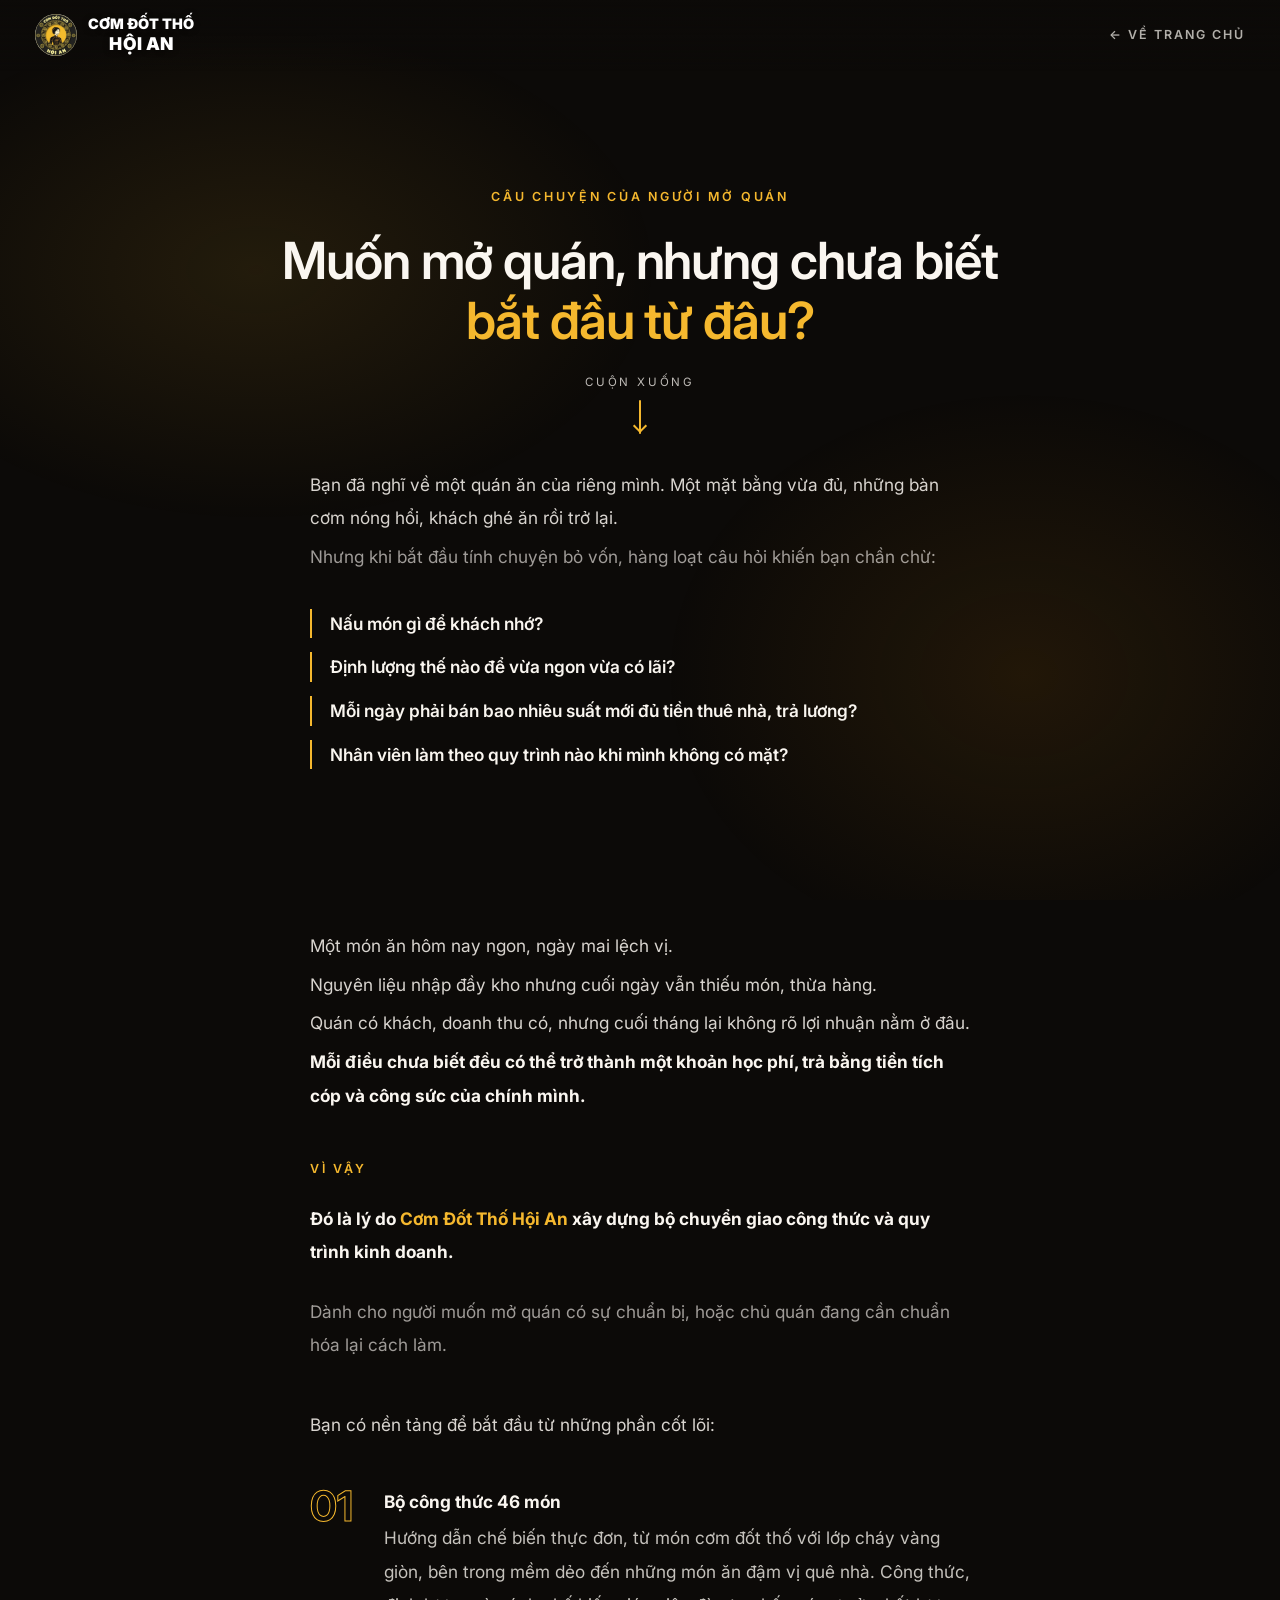
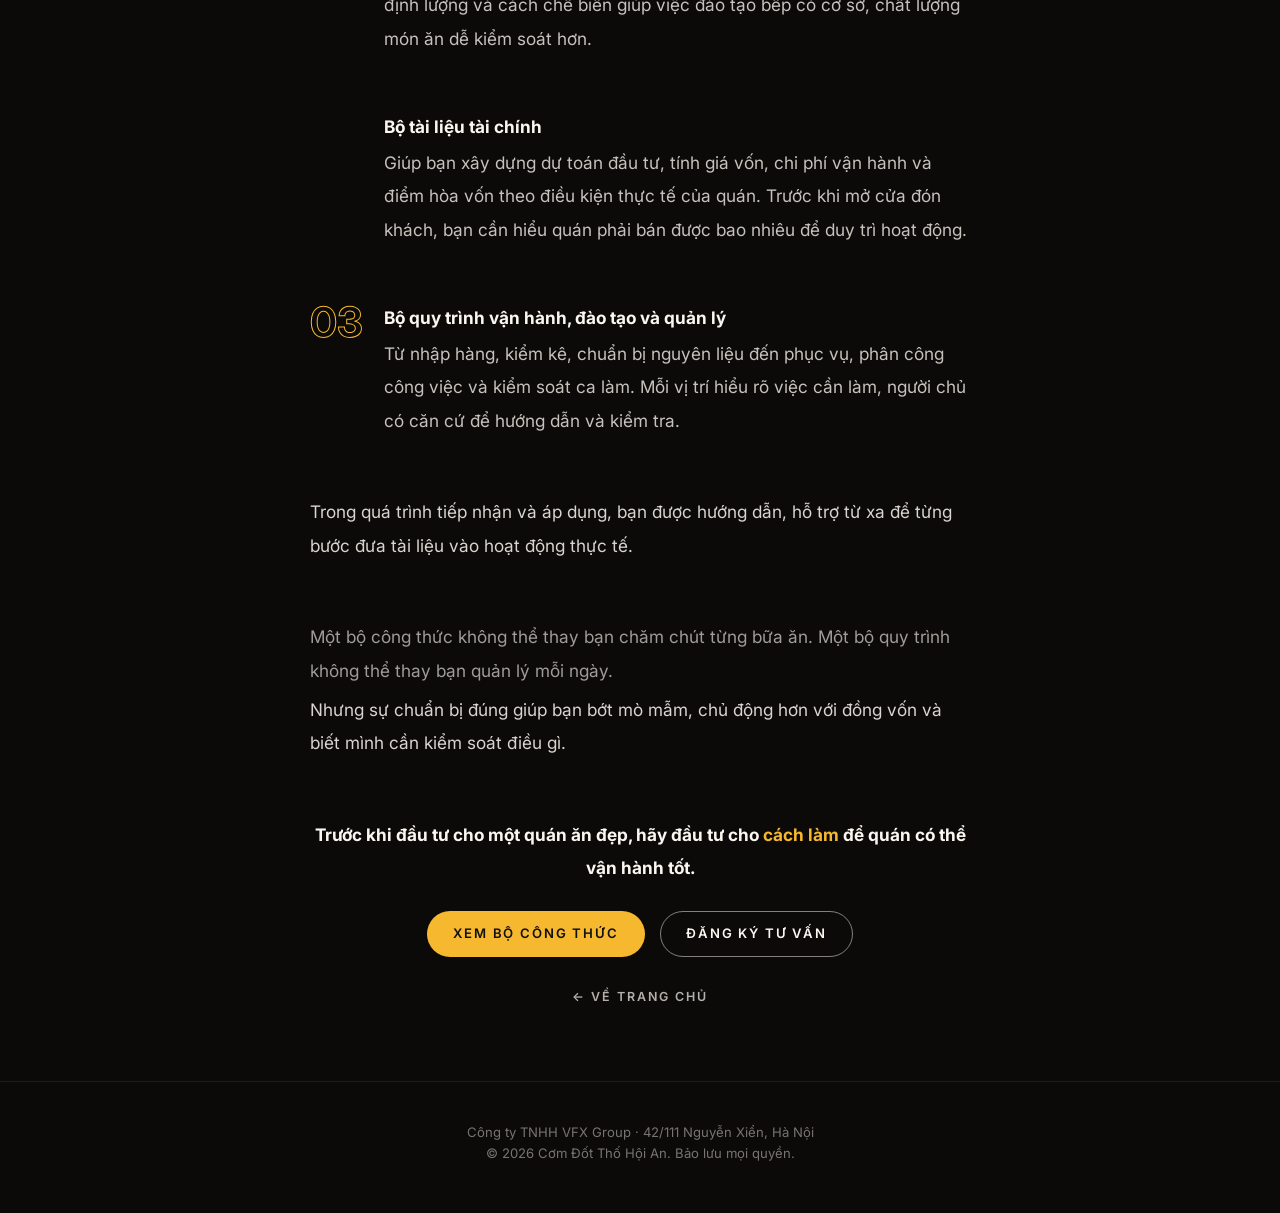
==== commit 1dc8fb1f: "Phone-only checkout, sale prices and copyright policy popup - Buy form asks only for a phone number;" ====
--- a/cau-chuyen.html
+++ b/cau-chuyen.html
@@ -5,6 +5,17 @@
   <meta name="viewport" content="width=device-width, initial-scale=1.0">
   <title>Muốn Mở Quán, Nhưng Chưa Biết Bắt Đầu Từ Đâu? — Cơm Đốt Thố Hội An</title>
   <meta name="description" content="Câu chuyện của người muốn mở quán và lý do Cơm Đốt Thố Hội An xây dựng bộ chuyển giao công thức và quy trình kinh doanh.">
+  <link rel="canonical" href="https://www.comdothohoian.com/cau-chuyen.html">
+  <meta property="og:type" content="website">
+  <meta property="og:site_name" content="Cơm Đốt Thố Hội An">
+  <meta property="og:locale" content="vi_VN">
+  <meta property="og:title" content="Muốn Mở Quán, Nhưng Chưa Biết Bắt Đầu Từ Đâu? — Cơm Đốt Thố Hội An">
+  <meta property="og:description" content="Câu chuyện của người muốn mở quán và lý do Cơm Đốt Thố Hội An xây dựng bộ chuyển giao công thức và quy trình kinh doanh.">
+  <meta property="og:url" content="https://www.comdothohoian.com/cau-chuyen.html">
+  <meta property="og:image" content="https://www.comdothohoian.com/images/seo/og-image.jpg">
+  <meta property="og:image:width" content="1200">
+  <meta property="og:image:height" content="630">
+  <meta name="twitter:card" content="summary_large_image">
   <link rel="icon" type="image/x-icon" href="images/favicon/favicon.ico">
   <link rel="shortcut icon" type="image/x-icon" href="images/favicon/favicon.ico">
   <link rel="icon" type="image/png" sizes="32x32" href="images/favicon/favicon-32x32.png">
@@ -12,9 +23,9 @@
   <link rel="preconnect" href="https://fonts.googleapis.com">
   <link rel="preconnect" href="https://fonts.gstatic.com" crossorigin>
   <link href="https://fonts.googleapis.com/css2?family=Inter:wght@300;400;500;600;700;800;900&display=swap" rel="stylesheet">
-  <link rel="stylesheet" href="css/style.css?v=20261105r">
-  <link rel="stylesheet" href="css/franchise.css?v=20261105r">
-  <link rel="stylesheet" href="css/story.css?v=20261105r">
+  <link rel="stylesheet" href="css/style.css?v=20261106a">
+  <link rel="stylesheet" href="css/franchise.css?v=20261106d">
+  <link rel="stylesheet" href="css/story.css?v=20261105w">
 </head>
 <body class="fr-body st-body">
   <div class="st-bar" aria-hidden="true"></div>
@@ -131,8 +142,8 @@
       <div class="st-in">
         <p class="st-big st-r">Trước khi đầu tư cho một quán ăn đẹp, hãy đầu tư cho <em>cách làm</em> để quán có thể vận hành tốt.</p>
         <div class="st-cta st-r" style="--d:.2s">
-          <a href="cong-thuc.html" class="fr-btn fr-btn--gold">Xem Bộ Công Thức</a>
-          <a href="dang-ky.html" class="fr-btn fr-btn--dark">Đăng Ký Tư Vấn</a>
+          <a href="cong-thuc.html" class="fr-btn fr-btn--gold fr-btn--round">Xem Bộ Công Thức</a>
+          <a href="dang-ky.html" class="fr-btn fr-btn--dark fr-btn--round">Đăng Ký Tư Vấn</a>
         </div>
         <p class="st-r" style="--d:.3s; margin-top:1.6rem"><a href="index.html" class="st-back">← Về trang chủ</a></p>
       </div>
@@ -143,6 +154,6 @@
     Công ty TNHH VFX Group · 42/111 Nguyễn Xiển, Hà Nội<br>© 2026 Cơm Đốt Thố Hội An. Bảo lưu mọi quyền.
   </footer>
 
-  <script src="js/story.js?v=20261105r"></script>
+  <script src="js/story.js?v=20261105w"></script>
 </body>
 </html>
--- a/css/style.css
+++ b/css/style.css
@@ -179,7 +179,7 @@
   text-transform: uppercase;
   letter-spacing: 0.08em;
   white-space: nowrap;
-  border-radius: 6px;
+  border-radius: 24px;
   transition: background 0.25s;
 }
 .nav__btn-franchise:hover { background: #ffc94d; }
--- a/css/franchise.css
+++ b/css/franchise.css
@@ -8,6 +8,7 @@
 
 .fr-wrap { max-width: 1180px; margin: 0 auto; padding: 0 1.5rem; }
 .fr-sec { padding: 5rem 0; }
+.fr-sec.fr-sec--snug-top { padding-top: 2.5rem; }
 .fr-sec--latte { background: #f5f2ec; }
 .fr-sec--dark { background: var(--ink); color: var(--cream); }
 .fr-head { text-align: center; max-width: 760px; margin: 0 auto 2.75rem; }
@@ -25,6 +26,7 @@
 .fr-btn--dark { background: transparent; color: #1c1308; border-color: #1c1308; }
 .fr-sec:not(.fr-sec--dark) .fr-btn--dark:hover, .fr-hero .fr-btn--dark:hover { background: #1c1308; color: #faf6f0; }
 .fr-btn--gold { background: var(--nav-gold); color: #111; }
+.fr-btn--round { border-radius: 24px; }
 .fr-btn--gold:hover { background: #ffc94d; }
 .fr-link { color: var(--bronze); font-weight: 600; font-size: var(--text-sm); }
 .fr-link:hover { text-decoration: underline; }
@@ -232,6 +234,7 @@
 .fr-hcard:hover .fr-hcard__img img { transform: scale(1.05); }
 .fr-hcard h3 { font-family: var(--serif); font-weight: 600; font-size: clamp(1.25rem, 1.7vw, 1.65rem); line-height: 1.14; letter-spacing: -0.02em; margin-top: 0.85rem; color: #1c1308; }
 .fr-hcard__price { margin-top: 0.35rem; font-size: 1rem; color: #3a2a12; }
+.fr-hcard__was { display: block; font-size: 0.85em; color: #8a7a62; text-decoration-thickness: 1.5px; }
 .fr-hcard__link { display: inline-block; margin-top: 0.45rem; font-size: 0.95rem; color: #1c1308; border-bottom: 1px solid #1c1308; padding-bottom: 1px; transition: color 0.2s, border-color 0.2s; }
 .fr-hcard__link:hover { color: var(--bronze); border-color: var(--bronze); }
 .fr-hop .fr-fine { color: #5a431c; }
@@ -417,18 +420,18 @@
   border-color: var(--bronze);
 }
 
-/* Map Section */
+/* Map Section — Thiết kế Store Locator cao cấp, chuẩn Mobile & Desktop */
 .fr-map-section {
   margin-top: 3.5rem;
   scroll-margin-top: 80px;
 }
-.fr-map-section__head {
+.fr-map-header {
   display: flex;
   align-items: flex-end;
   justify-content: space-between;
   flex-wrap: wrap;
   gap: 1.25rem;
-  margin-bottom: 1.5rem;
+  margin-bottom: 1.4rem;
 }
 .fr-map-subtitle {
   font-size: var(--text-sm);
@@ -442,11 +445,11 @@
   gap: 0.55rem;
   background: #fff;
   border: 1px solid var(--border-warm);
-  padding: 0.5rem 1.15rem;
+  padding: 0.45rem 1.1rem;
   border-radius: 9999px;
-  font-size: 0.85rem;
+  font-size: 0.82rem;
   color: var(--text-muted);
-  box-shadow: 0 4px 14px rgba(0, 0, 0, 0.03);
+  box-shadow: 0 3px 12px rgba(0, 0, 0, 0.03);
 }
 .fr-map-total-dot {
   width: 8px;
@@ -462,216 +465,302 @@
 
 /* Map Card */
 .fr-map-card {
-  display: grid;
-  grid-template-columns: 350px 1fr;
-  background: #fff;
-  border-radius: 16px;
-  overflow: hidden;
-  border: 1px solid var(--border-warm);
-  box-shadow: 0 12px 36px rgba(20, 16, 12, 0.06);
-}
-.fr-map-sidebar {
-  border-right: 1px solid var(--border-warm);
   display: flex;
   flex-direction: column;
-  background: #fbf9f6;
-  height: 520px;
-}
-.fr-map-sidebar__header {
-  padding: 0.9rem 1.1rem;
-  border-bottom: 1px solid var(--border-warm);
+  background: #fff;
+  border-radius: 20px;
+  overflow: hidden;
+  border: 1px solid rgba(220, 210, 196, 0.7);
+  box-shadow: 0 16px 45px rgba(24, 18, 12, 0.06);
+}
+
+/* 1. Thanh Tabs Chọn Cơ Sở (Pill Bar) */
+.fr-map-tabs-bar {
+  background: #faf8f5;
+  border-bottom: 1px solid rgba(220, 210, 196, 0.6);
+  padding: 0.85rem 1.25rem;
+  position: relative;
+}
+.fr-map-tabs-track {
   display: flex;
-  justify-content: space-between;
+  gap: 0.6rem;
+  overflow-x: auto;
+  overflow-y: hidden;
+  scroll-snap-type: x mandatory;
+  -webkit-overflow-scrolling: touch;
+  scrollbar-width: none;
+}
+.fr-map-tabs-track::-webkit-scrollbar {
+  display: none;
+}
+.fr-map-tab {
+  appearance: none;
+  -webkit-appearance: none;
+  background: #fff;
+  border: 1.5px solid rgba(220, 210, 196, 0.7);
+  border-radius: 999px;
+  padding: 0.5rem 1.05rem;
+  display: inline-flex;
   align-items: center;
-  font-size: 0.8rem;
+  gap: 0.45rem;
+  cursor: pointer;
+  flex-shrink: 0;
+  scroll-snap-align: start;
+  font-family: inherit;
+  font-size: 0.82rem;
+  font-weight: 500;
+  color: #4a423a;
+  transition: all 0.2s cubic-bezier(0.2, 0.8, 0.2, 1);
+  box-shadow: 0 1px 4px rgba(0, 0, 0, 0.03);
+}
+.fr-map-tab:hover {
+  border-color: var(--nav-gold);
+  color: #111;
+  transform: translateY(-1px);
+}
+.fr-map-tab.active {
+  background: #181410;
+  border-color: var(--nav-gold);
+  color: #faf6f0;
+  box-shadow: 0 4px 14px rgba(24, 20, 16, 0.25);
+}
+.fr-map-tab__num {
+  font-size: 0.75rem;
+  font-weight: 700;
+  color: var(--bronze);
+}
+.fr-map-tab.active .fr-map-tab__num {
+  color: var(--nav-gold);
+}
+.fr-map-tab__name {
   font-weight: 600;
-  color: var(--text-muted);
+  white-space: nowrap;
+}
+.fr-map-tab__star {
+  font-size: 0.75rem;
+  color: var(--nav-gold);
+}
+.fr-map-tab__dot {
+  width: 6px;
+  height: 6px;
+  border-radius: 50%;
+  background: #f59e0b;
+}
+
+/* 2. Thẻ Thông Tin Chi Tiết Cơ Sở (Spotlight Bar) */
+.fr-map-spotlight {
+  padding: 1.25rem 1.6rem;
   background: #fff;
-}
-.fr-map-count {
-  font-size: 0.72rem;
-  padding: 0.15rem 0.55rem;
-  background: rgba(0, 0, 0, 0.05);
-  border-radius: 999px;
-  font-weight: 600;
-  color: var(--bronze);
-}
-.fr-map-list {
-  flex: 1;
-  overflow-y: auto;
-  padding: 0.65rem;
-  display: flex;
-  flex-direction: column;
-  gap: 0.5rem;
-}
-.fr-map-list::-webkit-scrollbar {
-  width: 5px;
-}
-.fr-map-list::-webkit-scrollbar-thumb {
-  background: rgba(0, 0, 0, 0.15);
-  border-radius: 4px;
-}
-
-.fr-map-item {
-  appearance: none;
-  width: 100%;
-  text-align: left;
-  background: #fff;
-  border: 1.5px solid transparent;
-  border-radius: 10px;
-  padding: 0.85rem 0.95rem;
-  cursor: pointer;
-  font-family: inherit;
-  transition: all 0.2s ease;
-  display: block;
-}
-.fr-map-item:hover {
-  border-color: rgba(168, 106, 12, 0.35);
-  box-shadow: 0 4px 12px rgba(0, 0, 0, 0.04);
-}
-.fr-map-item.active {
-  background: #fff;
-  border-color: var(--nav-gold);
-  box-shadow: 0 4px 16px rgba(245, 184, 46, 0.25);
-}
-.fr-map-item__top {
+  border-bottom: 1px solid rgba(220, 210, 196, 0.5);
   display: flex;
   align-items: center;
   justify-content: space-between;
+  gap: 1.25rem;
+  flex-wrap: wrap;
+}
+.fr-map-spotlight__info {
+  max-width: 580px;
+}
+.fr-map-spotlight__meta {
+  display: flex;
+  align-items: center;
+  gap: 0.65rem;
   margin-bottom: 0.35rem;
 }
-.fr-map-badge {
+.fr-map-spotlight__badge {
+  display: inline-block;
   font-size: 0.68rem;
-  font-weight: 600;
-  padding: 0.15rem 0.55rem;
+  font-weight: 700;
+  text-transform: uppercase;
+  letter-spacing: 0.05em;
+  background: #181410;
+  color: var(--nav-gold);
+  padding: 0.2rem 0.65rem;
   border-radius: 999px;
-  background: #111;
-  color: var(--nav-gold);
-}
-.fr-map-badge--gold {
+}
+.fr-map-spotlight__badge.is-gold {
   background: var(--nav-gold);
-  color: #111;
-}
-.fr-map-idx {
+  color: #181410;
+}
+.fr-map-spotlight__counter {
   font-size: 0.75rem;
   font-weight: 600;
-  color: var(--text-muted);
-}
-.fr-map-item h4 {
-  font-size: 0.95rem;
-  font-weight: 600;
+  color: var(--bronze);
+}
+.fr-map-spotlight__title {
+  font-size: 1.25rem;
+  font-weight: 700;
   color: var(--text-main);
-  margin-bottom: 0.25rem;
-}
-.fr-map-item p {
-  font-size: 0.78rem;
-  color: var(--text-muted);
+  margin: 0 0 0.35rem;
+  letter-spacing: -0.01em;
+}
+.fr-map-spotlight__addr {
+  display: flex;
+  align-items: flex-start;
+  gap: 0.45rem;
+  font-size: 0.85rem;
+  color: #554d45;
   line-height: 1.45;
-  margin-bottom: 0.35rem;
-}
-.fr-map-item__tel {
-  font-size: 0.75rem;
-  color: var(--bronze);
-  font-weight: 600;
+  margin: 0;
+}
+.fr-map-spotlight__addr svg {
+  flex-shrink: 0;
+  margin-top: 2px;
+  color: #e11d48;
+}
+
+/* Nút Hành Động: Chỉ Đường & Gọi Hotline */
+.fr-map-spotlight__actions {
+  display: flex;
+  gap: 0.75rem;
+  align-items: center;
+  flex-shrink: 0;
+}
+.fr-mbtn {
   display: inline-flex;
   align-items: center;
-  gap: 0.3rem;
-}
-
-/* Map Main Stage */
-.fr-map-main {
-  display: flex;
-  flex-direction: column;
-  height: 520px;
-}
-.fr-map-info-bar {
-  padding: 1rem 1.4rem;
-  background: #fff;
-  border-bottom: 1px solid var(--border-warm);
-  display: flex;
-  align-items: center;
-  justify-content: space-between;
-  flex-wrap: wrap;
-  gap: 1rem;
-}
-.fr-map-info-bar__text {
-  max-width: 480px;
-}
-.fr-map-info-tag {
-  display: inline-block;
-  font-size: 0.7rem;
+  justify-content: center;
+  gap: 0.5rem;
+  min-height: 44px;
+  padding: 0.65rem 1.3rem;
+  border-radius: 10px;
+  font-size: 0.84rem;
   font-weight: 600;
-  background: #111;
+  text-decoration: none;
+  cursor: pointer;
+  transition: all 0.2s ease;
+  border: 1.5px solid transparent;
+  white-space: nowrap;
+}
+.fr-mbtn--dir {
+  background: linear-gradient(135deg, #f5b82e 0%, #e8a71a 100%);
+  color: #181410;
+  border-color: #f5b82e;
+  box-shadow: 0 4px 14px rgba(245, 184, 46, 0.35);
+  font-weight: 700;
+}
+.fr-mbtn--dir:hover {
+  transform: translateY(-1px);
+  box-shadow: 0 6px 18px rgba(245, 184, 46, 0.45);
+  filter: brightness(1.05);
+}
+.fr-mbtn--call {
+  background: #181410;
+  color: #faf6f0;
+  border-color: #181410;
+  box-shadow: 0 4px 14px rgba(0, 0, 0, 0.12);
+}
+.fr-mbtn--call:hover {
+  background: #2a221b;
   color: var(--nav-gold);
-  padding: 0.15rem 0.55rem;
-  border-radius: 999px;
-  margin-bottom: 0.3rem;
-}
-.fr-map-info-tag--gold {
-  background: var(--nav-gold);
-  color: #111;
-}
-.fr-map-info-bar h3 {
-  font-size: 1.15rem;
-  font-weight: 600;
-  color: var(--text-main);
-  margin-bottom: 0.2rem;
-}
-.fr-map-info-bar p {
-  font-size: var(--text-sm);
-  color: var(--text-muted);
-}
-.fr-map-info-bar__actions {
-  display: flex;
-  gap: 0.6rem;
-  align-items: center;
-}
-.fr-btn--compact {
-  padding: 0.52rem 1.05rem;
-  font-size: 0.75rem;
-  gap: 0.4rem;
-}
-.fr-map-info-bar__actions [hidden] {
-  display: none;
-}
-.fr-map-canvas {
-  flex: 1;
+  border-color: var(--nav-gold);
+  transform: translateY(-1px);
+}
+.fr-mbtn--call svg {
+  color: var(--nav-gold);
+}
+.fr-mbtn[hidden] {
+  display: none !important;
+}
+
+/* 3. Khung Bản Đồ Tương Tác */
+.fr-map-canvas-wrap {
   position: relative;
+  width: 100%;
+  height: 440px;
   background: #eee;
 }
-.fr-map-canvas iframe {
+.fr-map-canvas-wrap iframe {
   position: absolute;
-  top: 0;
-  left: 0;
+  inset: 0;
   width: 100%;
   height: 100%;
   border: 0;
 }
-
-/* Tiêu đề thư viện ảnh */
-.fr-gallery-head {
-  margin-top: 4rem;
-  margin-bottom: 1.25rem;
-  text-align: center;
-}
-
-@media (max-width: 900px) {
+.fr-map-float-btn {
+  position: absolute;
+  bottom: 14px;
+  right: 14px;
+  z-index: 2;
+  display: inline-flex;
+  align-items: center;
+  gap: 0.4rem;
+  background: rgba(255, 255, 255, 0.95);
+  backdrop-filter: blur(8px);
+  -webkit-backdrop-filter: blur(8px);
+  color: #1a1a1a;
+  font-size: 0.75rem;
+  font-weight: 600;
+  padding: 0.45rem 0.85rem;
+  border-radius: 999px;
+  border: 1px solid rgba(0, 0, 0, 0.12);
+  box-shadow: 0 4px 14px rgba(0, 0, 0, 0.15);
+  text-decoration: none;
+  transition: all 0.2s ease;
+}
+.fr-map-float-btn:hover {
+  background: #111;
+  color: var(--nav-gold);
+  border-color: #111;
+}
+
+/* Mobile Responsive */
+@media (max-width: 768px) {
   .fr-map-card {
-    grid-template-columns: 1fr;
-  }
-  .fr-map-sidebar {
-    height: 280px;
-    border-right: none;
-    border-bottom: 1px solid var(--border-warm);
-  }
-  .fr-map-main {
-    height: 420px;
-  }
-  .fr-map-info-bar {
-    padding: 0.85rem 1rem;
-  }
-}
-
+    border-radius: 16px;
+  }
+  .fr-map-tabs-bar {
+    padding: 0.65rem 0.85rem;
+  }
+  .fr-map-tab {
+    padding: 0.45rem 0.85rem;
+    font-size: 0.8rem;
+  }
+  .fr-map-spotlight {
+    padding: 1.1rem 1rem 1rem;
+    flex-direction: column;
+    align-items: stretch;
+    gap: 0.95rem;
+  }
+  .fr-map-spotlight__title {
+    font-size: 1.15rem;
+    margin: 0 0 0.3rem;
+  }
+  .fr-map-spotlight__addr {
+    font-size: 0.82rem;
+    line-height: 1.4;
+  }
+  .fr-map-spotlight__actions {
+    display: grid;
+    grid-template-columns: 1fr 1fr;
+    gap: 0.65rem;
+    width: 100%;
+    margin-top: 0.15rem;
+  }
+  .fr-mbtn {
+    width: 100%;
+    min-height: 44px;
+    padding: 0.65rem 0.5rem;
+    font-size: 0.82rem;
+    border-radius: 9px;
+  }
+  .fr-map-canvas-wrap {
+    height: 330px;
+  }
+}
+
+@media (max-width: 480px) {
+  .fr-map-tab {
+    padding: 0.4rem 0.75rem;
+  }
+  .fr-mbtn {
+    font-size: 0.78rem;
+    gap: 0.35rem;
+  }
+  .fr-map-canvas-wrap {
+    height: 310px;
+  }
+}
 
 /* Khối giới thiệu bộ công thức trên trang cong-thuc.html (Gọn gàng, dễ đọc, nút bấm luôn trong tầm mắt) */
 .fr-pkg-box {
@@ -1111,3 +1200,11 @@
 .fr-stats li > span { margin-top: 0.4rem; }
 @media (max-width: 1000px) { .fr-stats { grid-template-columns: repeat(3, 1fr); row-gap: 1rem; } }
 @media (max-width: 640px) { .fr-stats { grid-template-columns: repeat(2, 1fr); } }
+
+/* Hồ sơ năng lực: các trang hồ sơ tràn viền, liền nhau */
+.fr-pagehead:has(+ .fr-slides) { padding-bottom: 2rem; }
+.fr-slides { background: #0b0b0b; }
+.fr-slides img { display: block; width: 100%; height: auto; }
+
+/* Hồ sơ năng lực: bỏ khối tiêu đề đen, ảnh bắt đầu từ mép trên (nằm dưới thanh điều hướng) */
+.fr-sr { position: absolute; width: 1px; height: 1px; margin: -1px; padding: 0; overflow: hidden; clip: rect(0 0 0 0); white-space: nowrap; border: 0; }
--- a/css/story.css
+++ b/css/story.css
@@ -78,3 +78,13 @@
   .st-r { opacity: 1; transform: none; transition: none; }
   .st-curtain { transition: none; }
 }
+
+/* Dải hook trên điện thoại: chữ cân đối, nút mảnh gọn */
+.st-hook__title, .st-hook__sub { text-wrap: balance; }
+@media (max-width: 640px) {
+  .st-hook { padding: 2rem 1.25rem 2.1rem; }
+  .st-hook__title { font-size: 1.28rem; line-height: 1.32; max-width: 20em; }
+  .st-hook__sub { margin-top: 0.55rem; font-size: 1.02rem; font-weight: 500; }
+  .st-hook__btn { margin-top: 1.25rem; padding: 0.62rem 1.2rem; gap: 0; font-size: 0.64rem; letter-spacing: 0.1em; white-space: nowrap; }
+  .st-hook__btn span { display: none; }
+}
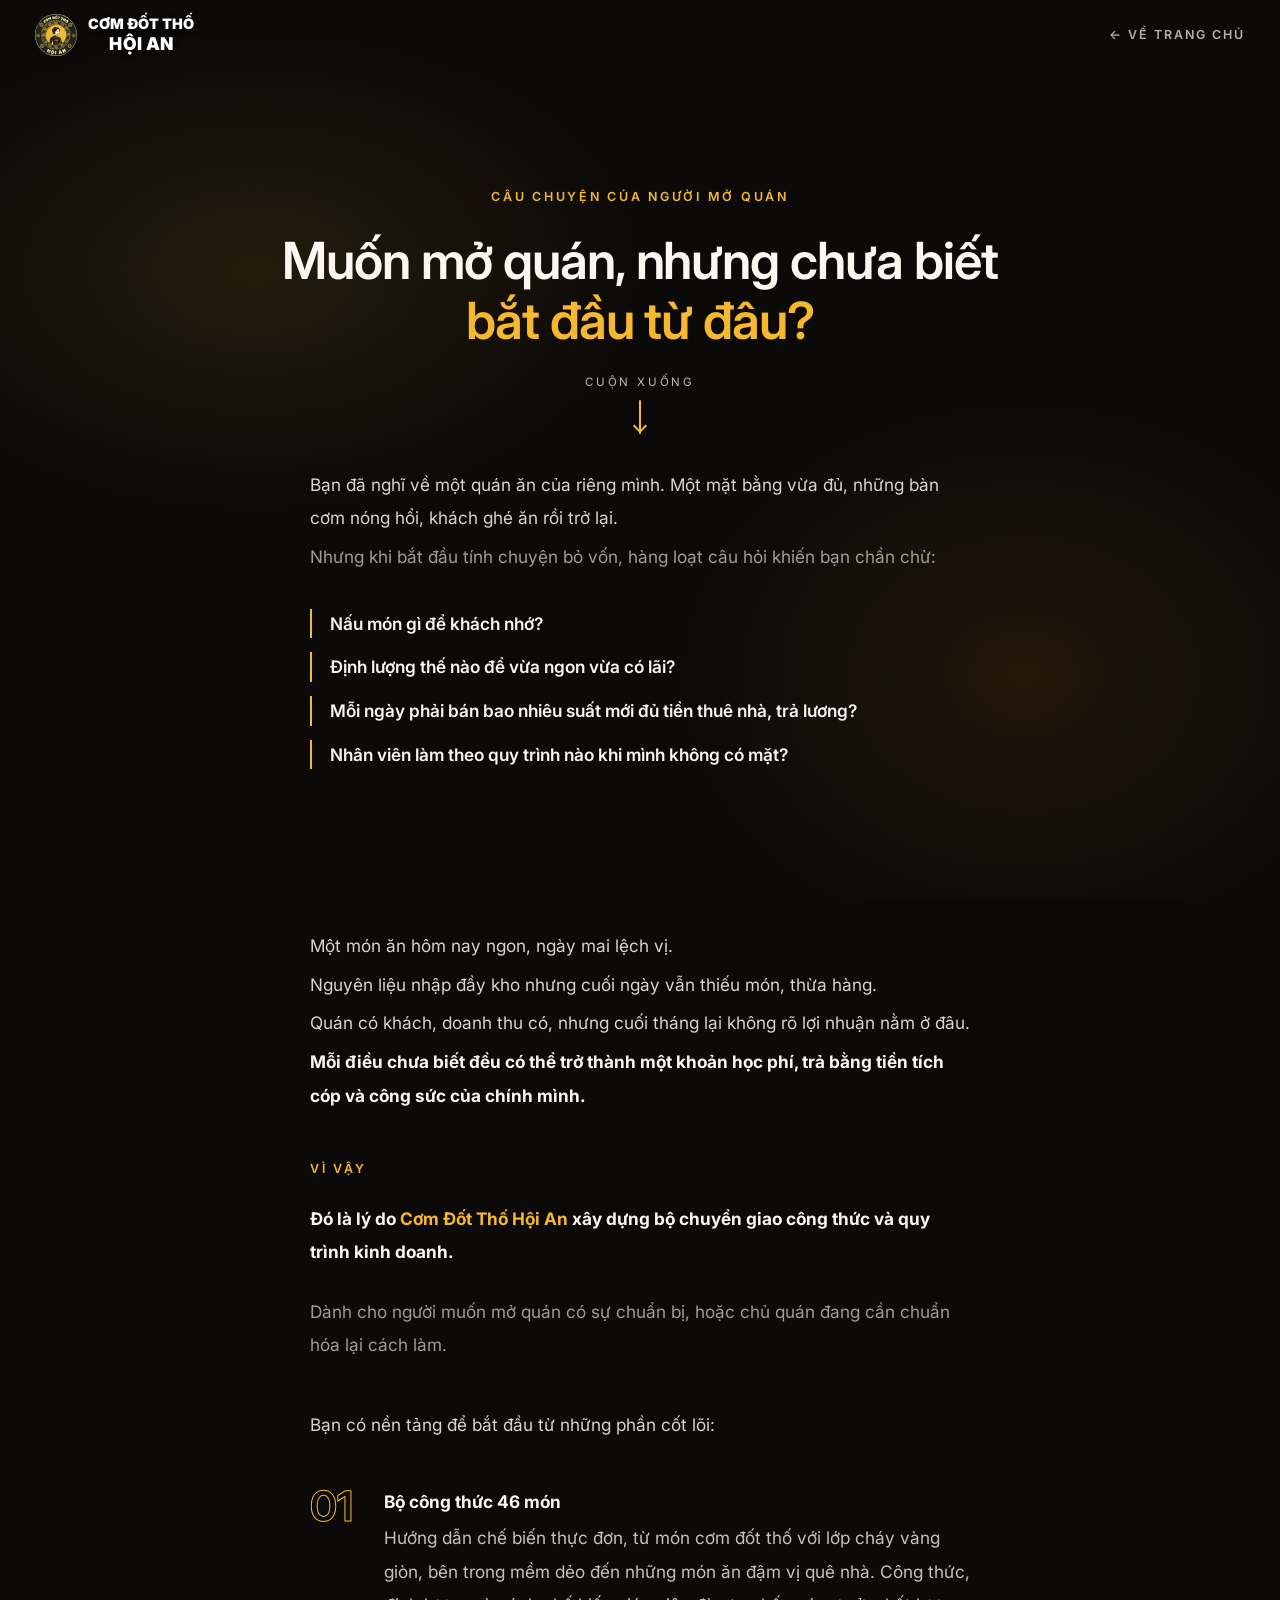
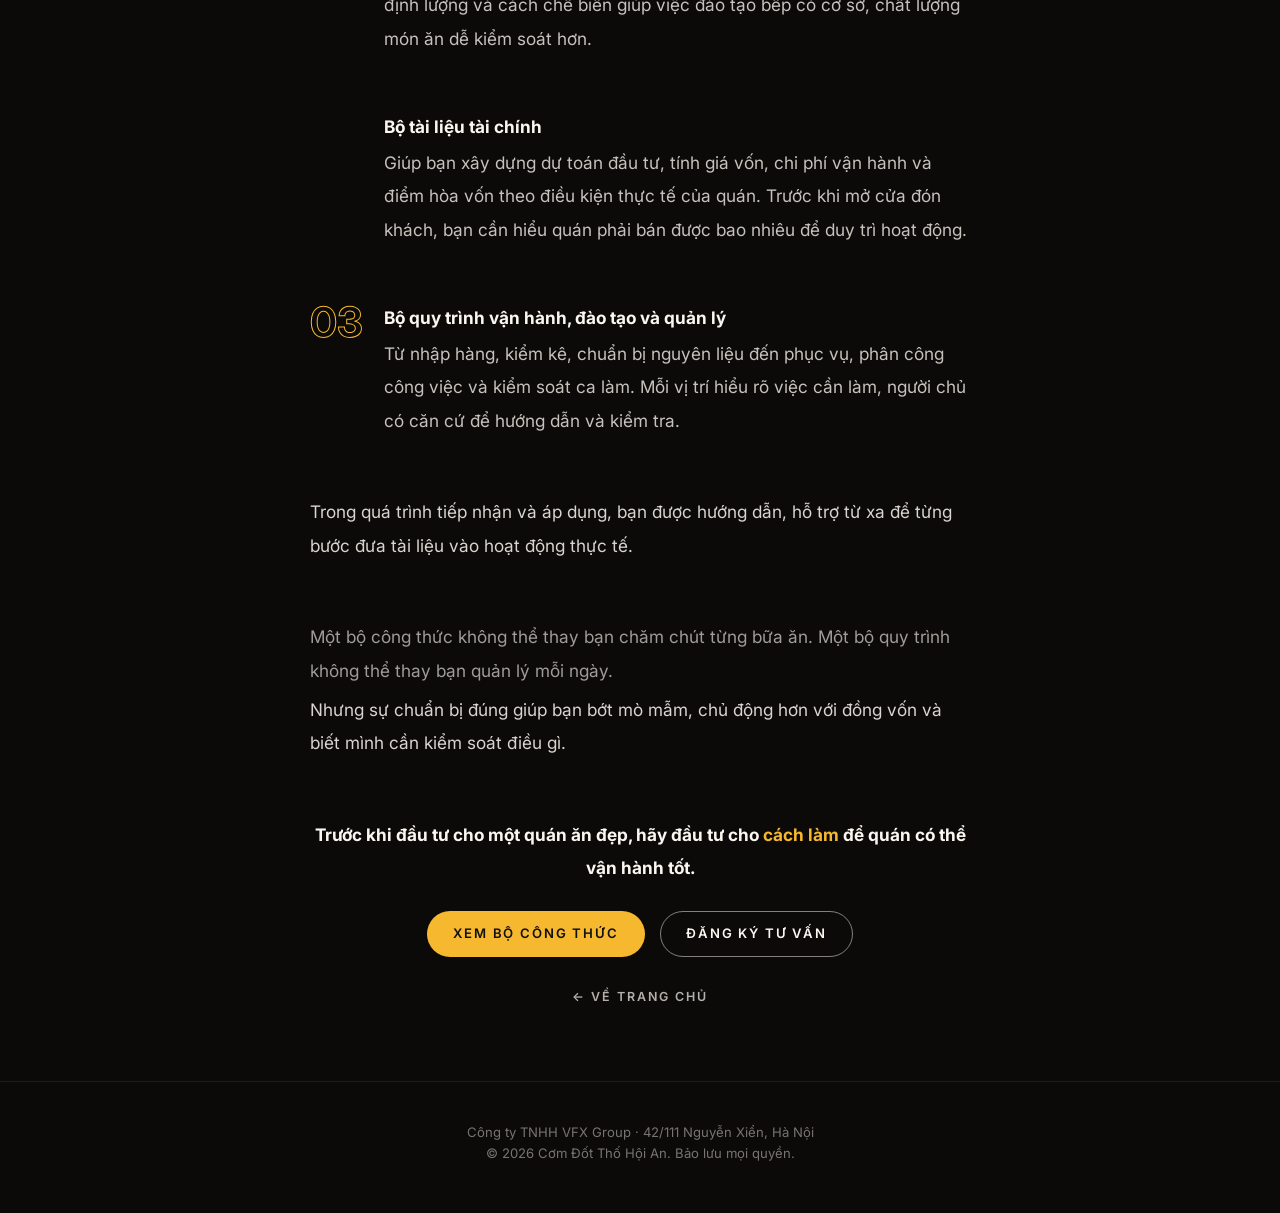
==== commit 9682bada: "Faster mobile pages and one-tap bank app payment - Light WebP copies of all heavy images in images/o" ====
--- a/cau-chuyen.html
+++ b/cau-chuyen.html
@@ -33,7 +33,7 @@
 
   <header class="st-head">
     <a href="index.html" class="nav__logo" aria-label="Cơm Đốt Thố Hội An — về trang chủ">
-      <img src="images/brand%20identity/04-dai-dien-logo.jpg" alt="Logo Cơm Đốt Thố Hội An">
+      <img src="images/opt/brand%20identity/04-dai-dien-logo.webp" alt="Logo Cơm Đốt Thố Hội An">
       <span class="nav__brand"><span class="nav__brand-l1">Cơm Đốt Thố</span><span class="nav__brand-l2">Hội An</span></span>
     </a>
     <a href="index.html" class="st-back">← Về trang chủ</a>
@@ -155,5 +155,8 @@
   </footer>
 
   <script src="js/story.js?v=20261105w"></script>
+  <!-- Vercel Web Analytics: đếm lượt truy cập (không dùng cookie) -->
+  <script>window.va = window.va || function () { (window.vaq = window.vaq || []).push(arguments); };</script>
+  <script defer src="/_vercel/insights/script.js"></script>
 </body>
 </html>
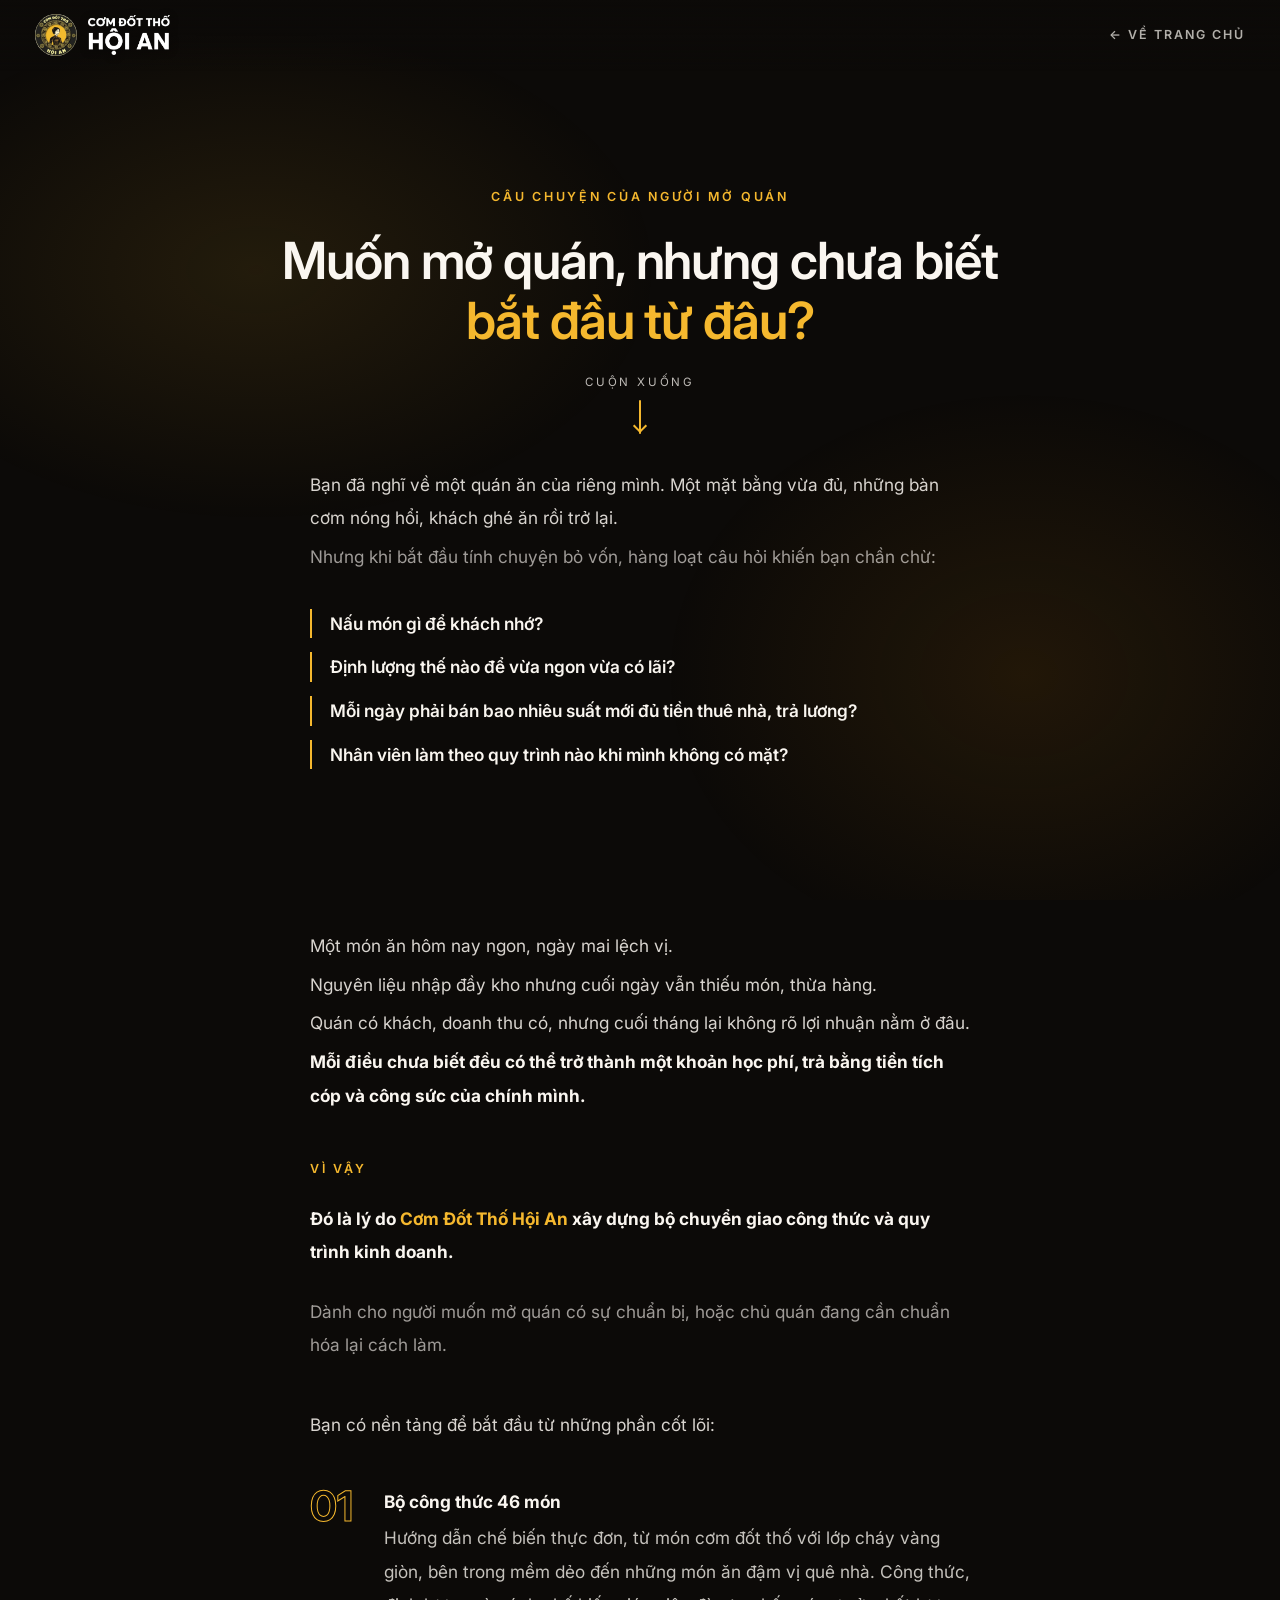
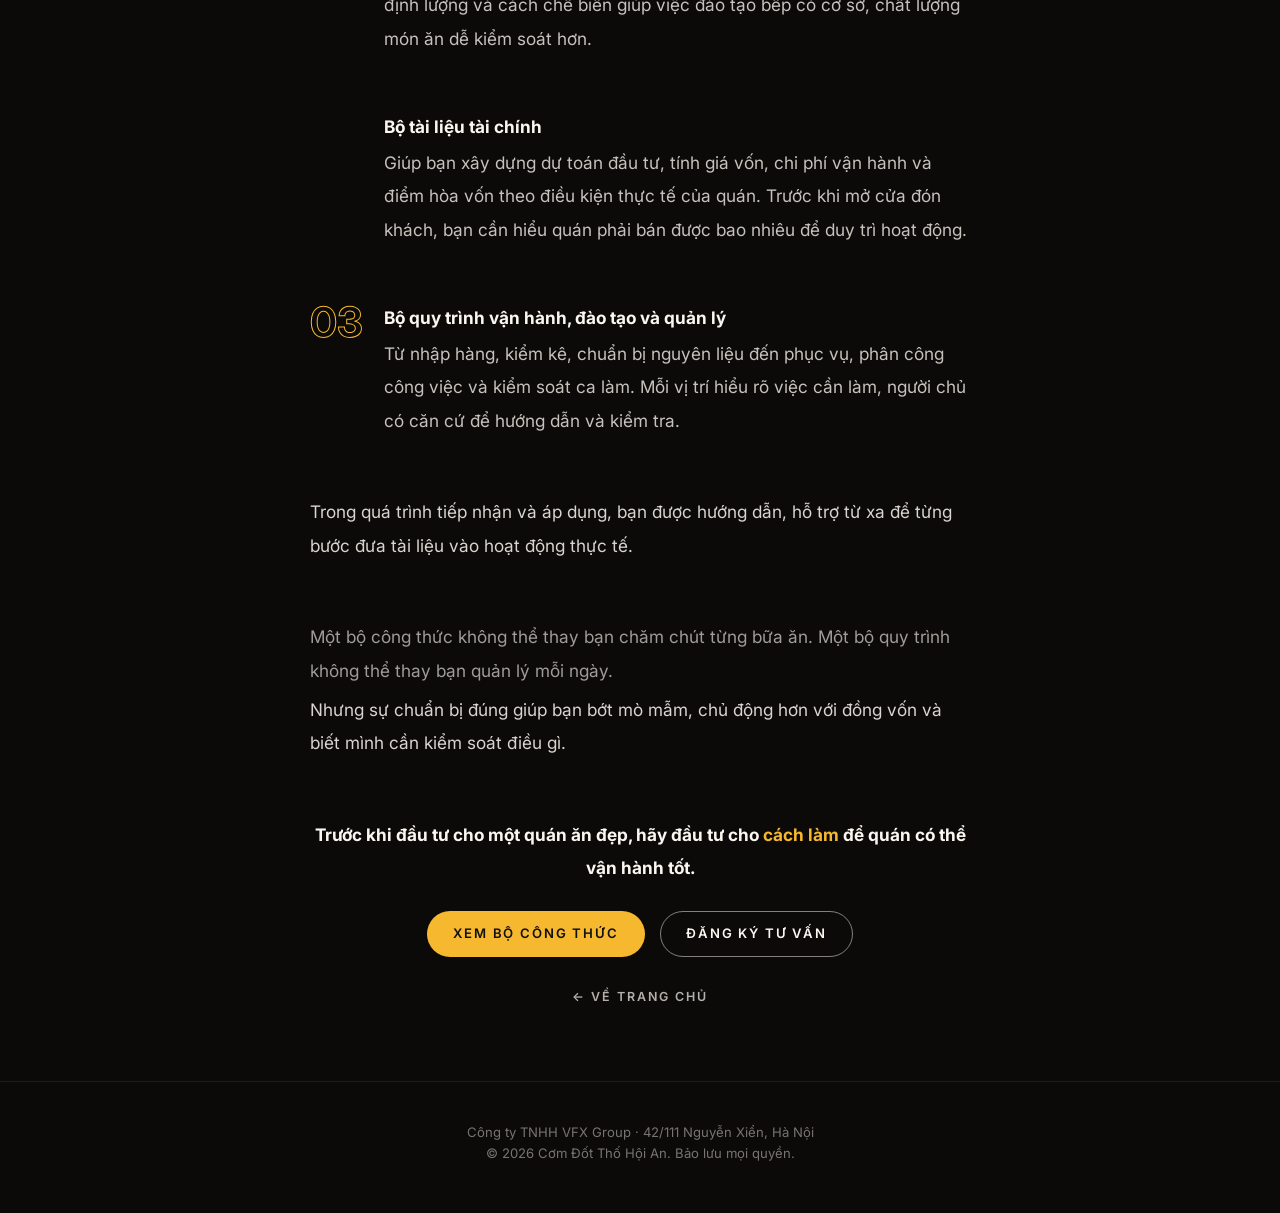
==== commit 89d71577: "Brand name image in the menu (background removed, white, 7 KB WebP)" ====
--- a/cau-chuyen.html
+++ b/cau-chuyen.html
@@ -23,9 +23,9 @@
   <link rel="preconnect" href="https://fonts.googleapis.com">
   <link rel="preconnect" href="https://fonts.gstatic.com" crossorigin>
   <link href="https://fonts.googleapis.com/css2?family=Inter:wght@300;400;500;600;700;800;900&display=swap" rel="stylesheet">
-  <link rel="stylesheet" href="css/style.css?v=20261106a">
+  <link rel="stylesheet" href="css/style.css?v=20261109c">
   <link rel="stylesheet" href="css/franchise.css?v=20261106d">
-  <link rel="stylesheet" href="css/story.css?v=20261105w">
+  <link rel="stylesheet" href="css/story.css?v=20261109c">
 </head>
 <body class="fr-body st-body">
   <div class="st-bar" aria-hidden="true"></div>
@@ -34,7 +34,7 @@
   <header class="st-head">
     <a href="index.html" class="nav__logo" aria-label="Cơm Đốt Thố Hội An — về trang chủ">
       <img src="images/opt/brand%20identity/04-dai-dien-logo.webp" alt="Logo Cơm Đốt Thố Hội An">
-      <span class="nav__brand"><span class="nav__brand-l1">Cơm Đốt Thố</span><span class="nav__brand-l2">Hội An</span></span>
+      <img class="nav__brand nav__brand--img" src="images/opt/brand%20identity/brandname-white.webp" alt="Cơm Đốt Thố Hội An" width="293" height="144">
     </a>
     <a href="index.html" class="st-back">← Về trang chủ</a>
   </header>
--- a/css/style.css
+++ b/css/style.css
@@ -1372,3 +1372,7 @@
   font-size: 0.9rem;
   font-weight: 500;
 }
+
+/* Brand name as an image (images/opt/brand identity/brandname-white.webp, transparent) */
+.nav__logo .nav__brand--img { display: block; height: 42px; width: auto; border-radius: 0; object-fit: contain; text-shadow: none; filter: drop-shadow(0 1px 4px rgba(0, 0, 0, 0.35)); }
+@media (max-width: 760px) { .nav__logo .nav__brand--img { height: 36px; width: auto; } }
--- a/css/story.css
+++ b/css/story.css
@@ -20,6 +20,7 @@
 .st-head { position: fixed; top: 0; left: 0; right: 0; z-index: 1000; display: flex; align-items: center; justify-content: space-between; padding: 0.9rem clamp(1rem, 3vw, 2.2rem); background: linear-gradient(#0c0a08, rgba(12, 10, 8, 0)); }
 .st-head .nav__logo { display: flex; align-items: center; gap: 0.7rem; }
 .st-head .nav__logo img { width: 42px; height: 42px; border-radius: 50%; }
+.st-head .nav__logo .nav__brand--img { width: auto; height: 40px; border-radius: 0; }
 .st-back { font-size: 0.78rem; font-weight: 600; letter-spacing: 0.16em; text-transform: uppercase; color: rgba(250, 246, 240, 0.7); transition: color 0.2s; }
 .st-back:hover { color: var(--nav-gold); }
 
